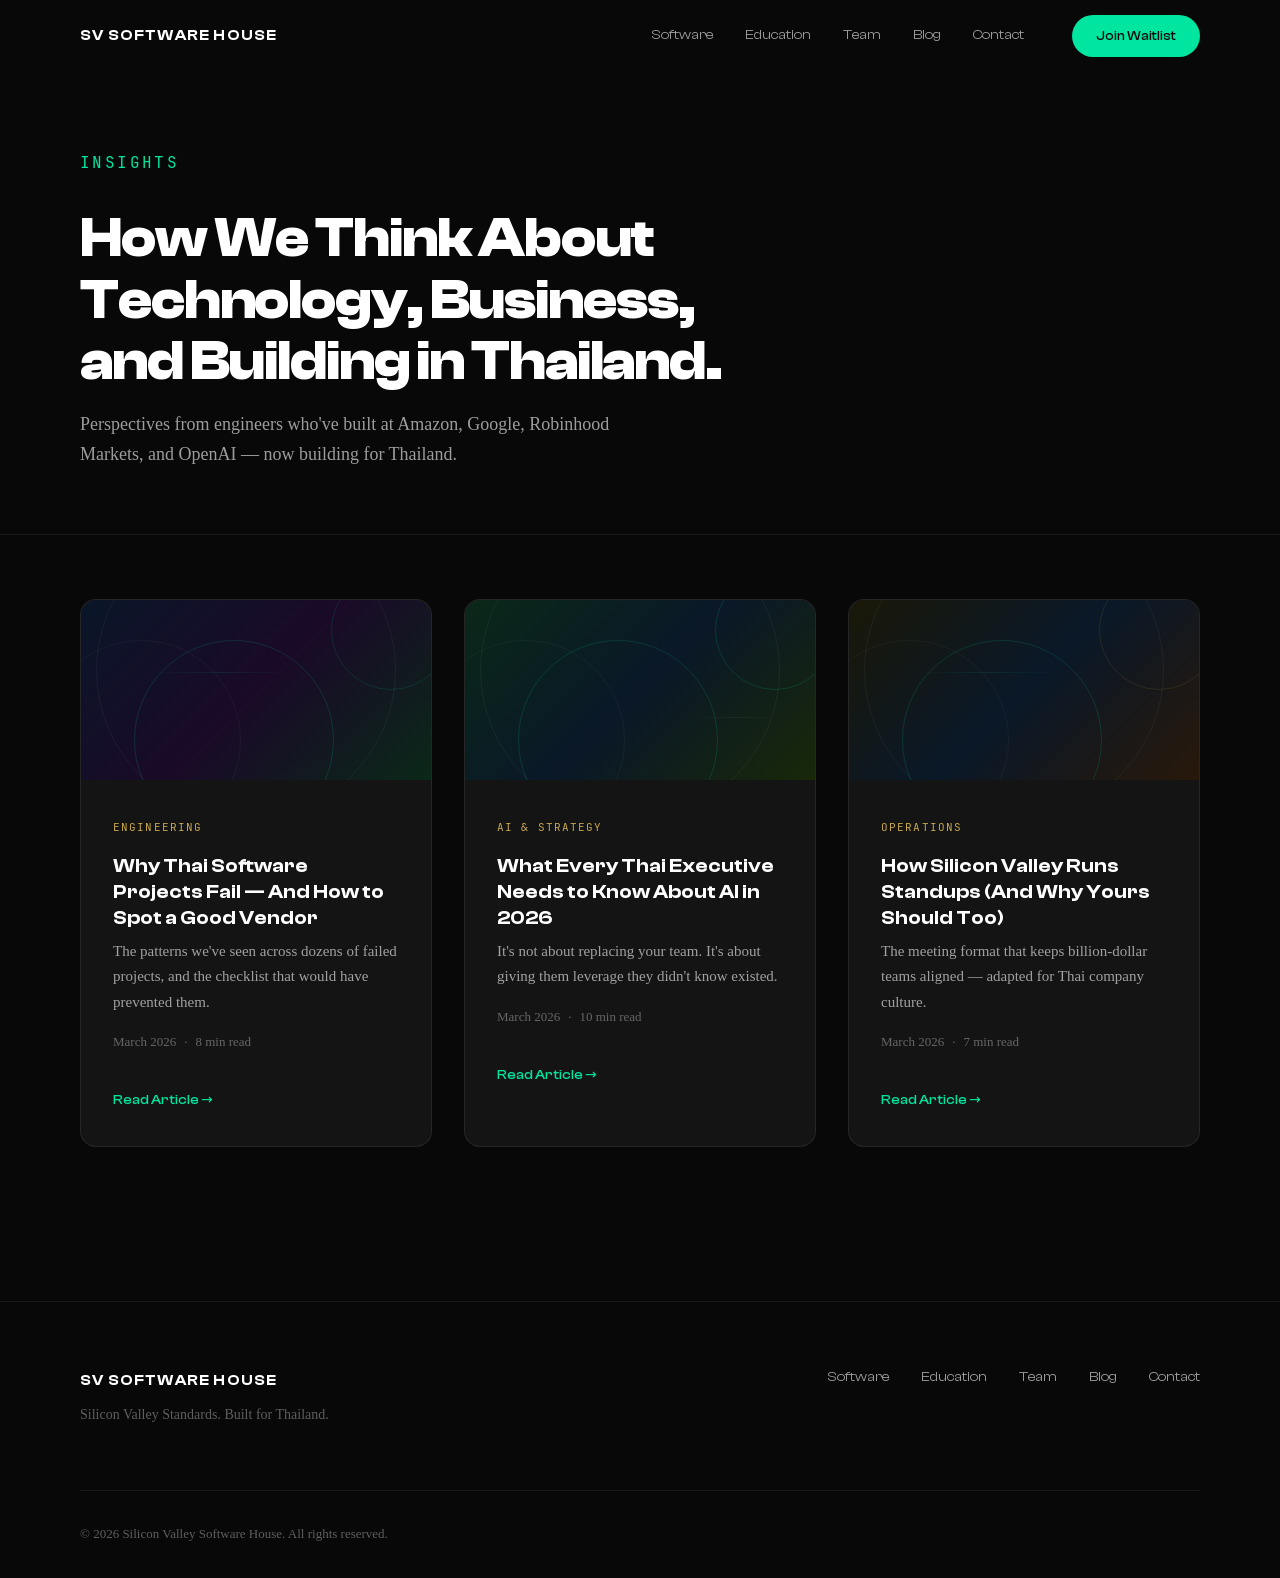
==== blog/index.html @ 90bd8a1a "Copy rewrites, remove credibility bar, add i18n with EN/TH toggle - Remove duplicate credibility bar" ====
<!DOCTYPE html>
<html lang="en">
<head>
  <meta charset="UTF-8">
  <meta name="viewport" content="width=device-width, initial-scale=1.0">
  <title>Insights &mdash; SV Software House</title>
  <meta name="description" content="How we think about technology, business, and building in Thailand. Articles on engineering, AI strategy, and operations.">

  <meta property="og:title" content="Insights — SV Software House">
  <meta property="og:description" content="How we think about technology, business, and building in Thailand.">
  <meta property="og:type" content="website">

  <link rel="preload" href="../assets/fonts/ClashDisplay-Variable.woff2" as="font" type="font/woff2" crossorigin>
  <link rel="stylesheet" href="../css/style.css?v=3">
  <link rel="stylesheet" href="../css/blog.css?v=3">
</head>
<body>

  <header class="nav" id="nav">
    <div class="nav__inner container">
      <a href="../" class="nav__logo">SV SOFTWARE HOUSE</a>
      <nav class="nav__links" id="nav-links">
        <a href="../#software" class="nav__link">Software</a>
        <a href="../#education" class="nav__link">Education</a>
        <a href="../#team" class="nav__link">Team</a>
        <a href="./" class="nav__link">Blog</a>
        <a href="../#cta" class="nav__link">Contact</a>
      </nav>
      <a href="../#cta" class="nav__cta btn btn--primary">Join Waitlist</a>
      <button class="nav__burger" id="nav-burger" aria-label="Toggle menu">
        <span></span>
        <span></span>
        <span></span>
      </button>
    </div>
  </header>

  <main>
    <section class="blog-landing__hero">
      <div class="container">
        <span class="section-label">Insights</span>
        <h1 class="blog-landing__title">How We Think About Technology, Business, and Building in Thailand.</h1>
        <p class="blog-landing__subtitle">Perspectives from engineers who've built at Amazon, Google, Robinhood Markets, and OpenAI &mdash; now building for Thailand.</p>
      </div>
    </section>

    <section class="blog-landing__grid-section">
      <div class="container">
        <div class="blog-landing__grid">

          <article class="blog-landing__card">
            <div class="blog-landing__card-hero blog-landing__card-hero--engineering">
              <div class="article-hero__shapes" aria-hidden="true">
                <div class="article-hero__circle article-hero__circle--1"></div>
                <div class="article-hero__circle article-hero__circle--2"></div>
                <div class="article-hero__line article-hero__line--1"></div>
              </div>
            </div>
            <div class="blog-landing__card-body">
              <span class="blog__tag">Engineering</span>
              <h2 class="blog-landing__card-title">Why Thai Software Projects Fail &mdash; And How to Spot a Good Vendor</h2>
              <p class="blog-landing__card-excerpt">The patterns we've seen across dozens of failed projects, and the checklist that would have prevented them.</p>
              <div class="blog-landing__card-meta">
                <time>March 2026</time>
                <span>&middot;</span>
                <span>8 min read</span>
              </div>
              <a href="why-thai-software-projects-fail.html" class="blog-landing__card-link">Read Article &rarr;</a>
            </div>
          </article>

          <article class="blog-landing__card">
            <div class="blog-landing__card-hero blog-landing__card-hero--ai">
              <div class="article-hero__shapes" aria-hidden="true">
                <div class="article-hero__circle article-hero__circle--1"></div>
                <div class="article-hero__circle article-hero__circle--2"></div>
                <div class="article-hero__line article-hero__line--2"></div>
              </div>
            </div>
            <div class="blog-landing__card-body">
              <span class="blog__tag">AI &amp; Strategy</span>
              <h2 class="blog-landing__card-title">What Every Thai Executive Needs to Know About AI in 2026</h2>
              <p class="blog-landing__card-excerpt">It's not about replacing your team. It's about giving them leverage they didn't know existed.</p>
              <div class="blog-landing__card-meta">
                <time>March 2026</time>
                <span>&middot;</span>
                <span>10 min read</span>
              </div>
              <a href="ai-for-thai-executives-2026.html" class="blog-landing__card-link">Read Article &rarr;</a>
            </div>
          </article>

          <article class="blog-landing__card">
            <div class="blog-landing__card-hero blog-landing__card-hero--operations">
              <div class="article-hero__shapes" aria-hidden="true">
                <div class="article-hero__circle article-hero__circle--1"></div>
                <div class="article-hero__circle article-hero__circle--2"></div>
                <div class="article-hero__line article-hero__line--1"></div>
              </div>
            </div>
            <div class="blog-landing__card-body">
              <span class="blog__tag">Operations</span>
              <h2 class="blog-landing__card-title">How Silicon Valley Runs Standups (And Why Yours Should Too)</h2>
              <p class="blog-landing__card-excerpt">The meeting format that keeps billion-dollar teams aligned &mdash; adapted for Thai company culture.</p>
              <div class="blog-landing__card-meta">
                <time>March 2026</time>
                <span>&middot;</span>
                <span>7 min read</span>
              </div>
              <a href="how-silicon-valley-runs-standups.html" class="blog-landing__card-link">Read Article &rarr;</a>
            </div>
          </article>

        </div>
      </div>
    </section>
  </main>

  <footer class="footer">
    <div class="container">
      <div class="footer__top">
        <div class="footer__brand">
          <a href="../" class="footer__logo">SV SOFTWARE HOUSE</a>
          <p class="footer__tagline">Silicon Valley Standards. Built for Thailand.</p>
        </div>
        <div class="footer__links">
          <a href="../#software">Software</a>
          <a href="../#education">Education</a>
          <a href="../#team">Team</a>
          <a href="./">Blog</a>
          <a href="../#cta">Contact</a>
        </div>
      </div>
      <div class="footer__bottom">
        <span>&copy; 2026 Silicon Valley Software House. All rights reserved.</span>
      </div>
    </div>
  </footer>

  <script defer src="../js/main.js?v=3"></script>
</body>
</html>
---- css/style.css ----
/* ============================================
   FONTS
   ============================================ */

@font-face {
  font-family: 'Clash Display';
  src: url('../assets/fonts/ClashDisplay-Variable.woff2') format('woff2');
  font-weight: 200 700;
  font-display: swap;
  font-style: normal;
}

@font-face {
  font-family: 'JetBrains Mono';
  src: url('../assets/fonts/JetBrainsMono-Regular.woff2') format('woff2');
  font-weight: 400;
  font-display: swap;
  font-style: normal;
}

/* ============================================
   DESIGN TOKENS
   ============================================ */

:root {
  --color-bg: #080808;
  --color-bg-elevated: #111111;
  --color-bg-card: #141414;
  --color-text: #ffffff;
  --color-text-muted: rgba(255, 255, 255, 0.6);
  --color-text-dim: rgba(255, 255, 255, 0.35);
  --color-accent: #00E5A0;
  --color-accent-glow: rgba(0, 229, 160, 0.15);
  --color-gold: #C9A84C;
  --color-border: rgba(255, 255, 255, 0.08);

  --font-display: 'Clash Display', 'Inter', system-ui, sans-serif;
  --font-body: Georgia, 'Times New Roman', serif;
  --font-mono: 'JetBrains Mono', 'Fira Code', monospace;

  --space-xs: 0.5rem;
  --space-sm: 1rem;
  --space-md: 2rem;
  --space-lg: 4rem;
  --space-xl: 8rem;
  --space-section: clamp(5rem, 12vw, 10rem);

  --max-width: 1200px;
  --nav-height: 72px;

  --ease-out: cubic-bezier(0.16, 1, 0.3, 1);
  --ease-smooth: cubic-bezier(0.4, 0, 0.2, 1);
  --duration-fast: 150ms;
  --duration-normal: 300ms;
  --duration-slow: 600ms;
  --duration-reveal: 800ms;
}

/* ============================================
   RESET & BASE
   ============================================ */

*, *::before, *::after {
  margin: 0;
  padding: 0;
  box-sizing: border-box;
}

html {
  scroll-behavior: smooth;
  -webkit-text-size-adjust: 100%;
}

body {
  font-family: var(--font-body);
  font-size: 1.0625rem;
  line-height: 1.7;
  color: var(--color-text);
  background-color: var(--color-bg);
  -webkit-font-smoothing: antialiased;
  -moz-osx-font-smoothing: grayscale;
  overflow-x: hidden;
}

img { max-width: 100%; display: block; }

a {
  color: inherit;
  text-decoration: none;
}

ul, ol { list-style: none; }

/* ============================================
   UTILITIES
   ============================================ */

.container {
  max-width: var(--max-width);
  margin: 0 auto;
  padding: 0 clamp(1.25rem, 4vw, 2.5rem);
}

.section-label {
  display: block;
  font-family: var(--font-mono);
  font-size: 1rem;
  letter-spacing: 0.15em;
  text-transform: uppercase;
  color: var(--color-accent);
  margin-bottom: var(--space-md);
}

/* Scroll reveal base state */
.reveal {
  opacity: 0;
  transform: translateY(2.5rem);
  transition: opacity var(--duration-reveal) var(--ease-out),
              transform var(--duration-reveal) var(--ease-out);
}

.reveal.visible {
  opacity: 1;
  transform: translateY(0);
}

/* Stagger children */
.reveal:nth-child(2) { transition-delay: 0.1s; }
.reveal:nth-child(3) { transition-delay: 0.2s; }
.reveal:nth-child(4) { transition-delay: 0.15s; }
.reveal:nth-child(5) { transition-delay: 0.2s; }

/* Buttons */
.btn {
  display: inline-flex;
  align-items: center;
  justify-content: center;
  font-family: var(--font-display);
  font-weight: 500;
  font-size: 0.9375rem;
  padding: 0.875rem 2rem;
  border-radius: 100px;
  border: none;
  cursor: pointer;
  transition: all var(--duration-normal) var(--ease-out);
  white-space: nowrap;
}

.btn--primary {
  background: var(--color-accent);
  color: var(--color-bg);
}

.btn--primary:hover {
  background: #00ffb3;
  box-shadow: 0 0 30px var(--color-accent-glow);
  transform: translateY(-1px);
}

.btn--ghost {
  background: transparent;
  color: var(--color-text);
  border: 1px solid var(--color-border);
}

.btn--ghost:hover {
  border-color: var(--color-text-muted);
  background: rgba(255, 255, 255, 0.04);
}

/* ============================================
   NAVIGATION
   ============================================ */

.nav {
  position: fixed;
  top: 0;
  left: 0;
  right: 0;
  z-index: 100;
  height: var(--nav-height);
  transition: background var(--duration-normal) var(--ease-smooth),
              backdrop-filter var(--duration-normal) var(--ease-smooth);
}

.nav.scrolled {
  background: rgba(8, 8, 8, 0.8);
  backdrop-filter: blur(20px);
  -webkit-backdrop-filter: blur(20px);
  border-bottom: 1px solid var(--color-border);
}

.nav__inner {
  display: flex;
  align-items: center;
  height: 100%;
  gap: var(--space-md);
}

.nav__logo {
  font-family: var(--font-display);
  font-weight: 600;
  font-size: 0.9375rem;
  letter-spacing: 0.08em;
  white-space: nowrap;
}

.nav__links {
  display: flex;
  align-items: center;
  gap: var(--space-md);
  margin-left: auto;
}

.nav__link {
  font-family: var(--font-display);
  font-size: 0.875rem;
  font-weight: 400;
  color: var(--color-text-muted);
  transition: color var(--duration-fast);
}

.nav__link:hover {
  color: var(--color-text);
}

.nav__cta {
  margin-left: var(--space-sm);
  padding: 0.625rem 1.5rem;
  font-size: 0.8125rem;
}

.nav__burger {
  display: none;
  flex-direction: column;
  gap: 5px;
  background: none;
  border: none;
  cursor: pointer;
  padding: 4px;
  margin-left: auto;
}

.nav__burger span {
  display: block;
  width: 24px;
  height: 2px;
  background: var(--color-text);
  transition: all var(--duration-normal) var(--ease-out);
}

/* ============================================
   HERO
   ============================================ */

.hero {
  position: relative;
  min-height: 100vh;
  display: flex;
  align-items: center;
  justify-content: center;
  overflow: hidden;
  padding-top: var(--nav-height);
}

.hero__bg {
  position: absolute;
  inset: 0;
  overflow: hidden;
}

.hero__blob {
  position: absolute;
  border-radius: 50%;
  filter: blur(120px);
  opacity: 0.3;
}

.hero__blob--1 {
  width: 600px;
  height: 600px;
  background: var(--color-accent);
  top: -200px;
  right: -100px;
  animation: blob-drift-1 20s ease-in-out infinite;
}

.hero__blob--2 {
  width: 500px;
  height: 500px;
  background: #0066ff;
  bottom: -150px;
  left: -100px;
  animation: blob-drift-2 25s ease-in-out infinite;
}

.hero__blob--3 {
  width: 400px;
  height: 400px;
  background: var(--color-gold);
  top: 50%;
  left: 50%;
  transform: translate(-50%, -50%);
  animation: blob-drift-3 22s ease-in-out infinite;
  opacity: 0.15;
}

@keyframes blob-drift-1 {
  0%, 100% { transform: translate(0, 0) scale(1); }
  33% { transform: translate(-80px, 60px) scale(1.1); }
  66% { transform: translate(40px, -40px) scale(0.9); }
}

@keyframes blob-drift-2 {
  0%, 100% { transform: translate(0, 0) scale(1); }
  33% { transform: translate(60px, -50px) scale(0.95); }
  66% { transform: translate(-40px, 30px) scale(1.05); }
}

@keyframes blob-drift-3 {
  0%, 100% { transform: translate(-50%, -50%) scale(1); }
  50% { transform: translate(-40%, -60%) scale(1.15); }
}

.hero__content {
  position: relative;
  text-align: center;
  max-width: 800px;
}

.hero__eyebrow {
  display: inline-block;
  font-family: var(--font-mono);
  font-size: 0.8125rem;
  letter-spacing: 0.2em;
  text-transform: uppercase;
  color: var(--color-accent);
  margin-bottom: var(--space-md);
  opacity: 0;
  animation: fade-up 0.8s var(--ease-out) 0.2s forwards;
}

.hero__title {
  font-family: var(--font-display);
  font-weight: 700;
  font-size: clamp(2.75rem, 7vw, 5.5rem);
  line-height: 1.05;
  letter-spacing: -0.02em;
  margin-bottom: var(--space-md);
}

.hero__title-line {
  display: block;
  opacity: 0;
  animation: fade-up 0.8s var(--ease-out) forwards;
}

.hero__title-line:nth-child(1) { animation-delay: 0.4s; }
.hero__title-line:nth-child(2) { animation-delay: 0.6s; }
.hero__title-line:nth-child(3) { animation-delay: 0.8s; }

.hero__title-line--accent {
  color: var(--color-accent);
}

.hero__subtitle {
  font-size: clamp(1rem, 2vw, 1.25rem);
  color: var(--color-text-muted);
  max-width: 600px;
  margin: 0 auto var(--space-lg);
  opacity: 0;
  animation: fade-up 0.8s var(--ease-out) 1s forwards;
}

.hero__ctas {
  display: flex;
  gap: var(--space-sm);
  justify-content: center;
  flex-wrap: wrap;
  opacity: 0;
  animation: fade-up 0.8s var(--ease-out) 1.2s forwards;
}

.hero__scroll {
  position: absolute;
  bottom: var(--space-md);
  left: 50%;
  transform: translateX(-50%);
  display: flex;
  flex-direction: column;
  align-items: center;
  gap: var(--space-xs);
  opacity: 0;
  animation: fade-in 1s var(--ease-out) 2s forwards;
}

.hero__scroll span {
  font-family: var(--font-mono);
  font-size: 0.6875rem;
  letter-spacing: 0.15em;
  text-transform: uppercase;
  color: var(--color-text-dim);
}

.hero__scroll-line {
  width: 1px;
  height: 40px;
  background: linear-gradient(to bottom, var(--color-text-dim), transparent);
  animation: scroll-pulse 2s ease-in-out infinite;
}

@keyframes fade-up {
  from { opacity: 0; transform: translateY(2rem); }
  to { opacity: 1; transform: translateY(0); }
}

@keyframes fade-in {
  from { opacity: 0; }
  to { opacity: 1; }
}

@keyframes scroll-pulse {
  0%, 100% { opacity: 0.3; transform: scaleY(1); }
  50% { opacity: 1; transform: scaleY(1.2); }
}

/* ============================================
   CREDIBILITY BAR
   ============================================ */

.credibility {
  padding: var(--space-lg) 0;
  background: var(--color-bg-elevated);
  border-top: 1px solid var(--color-border);
  border-bottom: 1px solid var(--color-border);
}

.credibility__row {
  display: flex;
  flex-direction: column;
  align-items: center;
  gap: var(--space-sm);
  padding: var(--space-sm) 0;
}

.credibility__label {
  font-family: var(--font-mono);
  font-size: 0.75rem;
  letter-spacing: 0.1em;
  text-transform: uppercase;
  color: var(--color-text-dim);
}

.credibility__logos {
  display: flex;
  flex-wrap: wrap;
  justify-content: center;
  align-items: center;
  gap: var(--space-sm) var(--space-lg);
}

.credibility__logo {
  font-family: var(--font-display);
  font-weight: 600;
  font-size: 0.9375rem;
  color: var(--color-text-muted);
  letter-spacing: 0.02em;
}

.credibility__divider {
  height: 1px;
  background: var(--color-border);
  margin: var(--space-sm) 0;
}

/* ============================================
   PROBLEM (Sticky Scroll)
   ============================================ */

.problem {
  min-height: 300vh;
  position: relative;
  padding-top: var(--space-lg);
}

.problem__inner {
  display: grid;
  grid-template-columns: 1fr 1fr;
  gap: var(--space-lg);
  position: relative;
  min-height: 300vh;
}

.problem__left {
  position: sticky;
  top: 0;
  height: 100vh;
  display: flex;
  flex-direction: column;
  justify-content: center;
  padding-right: var(--space-lg);
}

.problem__heading {
  font-family: var(--font-display);
  font-weight: 700;
  font-size: clamp(2rem, 4vw, 3rem);
  line-height: 1.15;
  letter-spacing: -0.02em;
}

.problem__right {
  display: flex;
  flex-direction: column;
  justify-content: space-around;
  padding: 50vh 0;
}

.problem__card {
  padding: var(--space-lg) 0;
  opacity: 0.2;
  transform: translateY(1rem);
  transition: opacity var(--duration-slow) var(--ease-out),
              transform var(--duration-slow) var(--ease-out);
}

.problem__card.active {
  opacity: 1;
  transform: translateY(0);
}

.problem__icon {
  font-size: 2rem;
  display: block;
  margin-bottom: var(--space-sm);
}

.problem__card-title {
  font-family: var(--font-display);
  font-weight: 600;
  font-size: clamp(1.25rem, 2.5vw, 1.5rem);
  line-height: 1.3;
  margin-bottom: var(--space-sm);
}

.problem__card-body {
  color: var(--color-text-muted);
  line-height: 1.8;
}

/* ============================================
   SOFTWARE PRODUCTION
   ============================================ */

.software {
  padding: var(--space-section) 0;
}

.software__block {
  margin-top: var(--space-lg);
  background: var(--color-bg-elevated);
  border: 1px solid var(--color-border);
  border-radius: 20px;
  padding: clamp(2rem, 5vw, 3.5rem);
  position: relative;
  overflow: hidden;
}

.software__block::before {
  content: '';
  position: absolute;
  top: 0;
  left: 0;
  right: 0;
  height: 1px;
  background: linear-gradient(90deg, transparent, var(--color-accent), transparent);
}

.software__block--consulting::before {
  background: linear-gradient(90deg, transparent, var(--color-gold), transparent);
}

.software__title {
  font-family: var(--font-display);
  font-weight: 700;
  font-size: clamp(1.75rem, 3.5vw, 2.5rem);
  line-height: 1.15;
  letter-spacing: -0.02em;
  margin-bottom: var(--space-sm);
}

.software__subtitle {
  font-family: var(--font-mono);
  font-size: 0.875rem;
  color: var(--color-accent);
  margin-bottom: var(--space-md);
}

.software__body {
  color: var(--color-text-muted);
  max-width: 650px;
  margin-bottom: var(--space-sm);
}

.software__list {
  margin-top: var(--space-md);
  margin-bottom: var(--space-lg);
  display: grid;
  grid-template-columns: repeat(auto-fit, minmax(220px, 1fr));
  gap: var(--space-xs) var(--space-md);
}

.software__list li {
  font-family: var(--font-display);
  font-size: 0.9375rem;
  font-weight: 400;
  color: var(--color-text-muted);
  transition: color var(--duration-fast);
}

.software__list li:hover {
  color: var(--color-text);
}

.software__cta {
  font-size: 0.9375rem;
}

/* ============================================
   EDUCATION ACADEMY
   ============================================ */

.education {
  padding: var(--space-section) 0;
  background: var(--color-bg-elevated);
}

.education__title {
  font-family: var(--font-display);
  font-weight: 700;
  font-size: clamp(1.75rem, 3.5vw, 2.5rem);
  line-height: 1.15;
  letter-spacing: -0.02em;
  margin-bottom: var(--space-sm);
}

.education__subtitle {
  font-size: 1.125rem;
  color: var(--color-text-muted);
  max-width: 600px;
  margin-bottom: var(--space-lg);
}

.education__grid {
  display: grid;
  grid-template-columns: repeat(3, 1fr);
  gap: var(--space-md);
}

.education__card {
  background: var(--color-bg-card);
  border: 1px solid var(--color-border);
  border-radius: 16px;
  padding: var(--space-md);
  display: flex;
  flex-direction: column;
  transition: transform var(--duration-normal) var(--ease-out),
              border-color var(--duration-normal) var(--ease-out),
              box-shadow var(--duration-normal) var(--ease-out);
}

.education__card:hover {
  transform: translateY(-4px);
  border-color: var(--color-accent);
  box-shadow: 0 8px 40px var(--color-accent-glow);
}

.education__tag {
  display: inline-block;
  align-self: flex-start;
  font-family: var(--font-mono);
  font-size: 0.6875rem;
  letter-spacing: 0.1em;
  text-transform: uppercase;
  color: var(--color-accent);
  background: var(--color-accent-glow);
  padding: 0.25rem 0.75rem;
  border-radius: 100px;
  margin-bottom: var(--space-sm);
}

.education__card-title {
  font-family: var(--font-display);
  font-weight: 600;
  font-size: 1.25rem;
  line-height: 1.3;
  margin-bottom: var(--space-xs);
}

.education__card-body {
  color: var(--color-text-muted);
  font-size: 0.9375rem;
  margin-bottom: var(--space-md);
  flex: 1;
}

.education__link {
  font-family: var(--font-display);
  font-size: 0.875rem;
  font-weight: 500;
  color: var(--color-accent);
  transition: opacity var(--duration-fast);
}

.education__link:hover {
  opacity: 0.8;
}

/* ============================================
   FOUNDER STORY
   ============================================ */

.story {
  padding: var(--space-section) 0;
}

.story__title {
  font-family: var(--font-display);
  font-weight: 700;
  font-size: clamp(2rem, 5vw, 3.5rem);
  line-height: 1.1;
  letter-spacing: -0.02em;
  margin-bottom: var(--space-lg);
  max-width: 700px;
}

.story__body {
  max-width: 650px;
  display: flex;
  flex-direction: column;
  gap: var(--space-md);
}

.story__body p {
  color: var(--color-text-muted);
  font-size: 1.125rem;
  line-height: 1.8;
}

.story__body p:nth-child(2) {
  color: var(--color-text);
  font-family: var(--font-display);
  font-weight: 500;
  font-size: 1.25rem;
  font-style: italic;
}

/* ============================================
   TEAM
   ============================================ */

.team {
  padding: var(--space-section) 0;
  background: var(--color-bg-elevated);
}

.team__subhead {
  font-size: 1.125rem;
  color: var(--color-text-muted);
  margin-bottom: var(--space-lg);
}

.team__founders {
  display: grid;
  grid-template-columns: repeat(auto-fit, minmax(300px, 1fr));
  gap: var(--space-md);
  margin-bottom: var(--space-xl);
}

.team__founder {
  background: var(--color-bg-card);
  border: 1px solid var(--color-border);
  border-radius: 16px;
  padding: var(--space-md);
}

.team__photo {
  width: 80px;
  height: 80px;
  border-radius: 50%;
  object-fit: cover;
  margin-bottom: var(--space-sm);
}

.team__name {
  font-family: var(--font-display);
  font-weight: 600;
  font-size: 1.25rem;
  margin-bottom: 0.25rem;
}

.team__role {
  font-family: var(--font-mono);
  font-size: 0.8125rem;
  color: var(--color-accent);
  display: block;
  margin-bottom: var(--space-sm);
}

.team__bio {
  color: var(--color-text-muted);
  font-size: 0.9375rem;
  margin-bottom: var(--space-sm);
}

.team__logos {
  display: flex;
  gap: var(--space-sm);
  flex-wrap: wrap;
  align-items: center;
}

.team__logos img {
  height: 16px;
  width: auto;
  opacity: 0.5;
}

.team__logos span {
  font-family: var(--font-display);
  font-size: 0.8125rem;
  font-weight: 500;
  color: var(--color-text-dim);
  background: rgba(255, 255, 255, 0.05);
  padding: 0.25rem 0.75rem;
  border-radius: 100px;
}

.team__wall {
  border-top: 1px solid var(--color-border);
  padding-top: var(--space-lg);
}

.team__wall-row {
  margin-bottom: var(--space-md);
}

.team__wall-label {
  display: block;
  font-family: var(--font-mono);
  font-size: 0.75rem;
  letter-spacing: 0.1em;
  text-transform: uppercase;
  color: var(--color-text-dim);
  margin-bottom: var(--space-sm);
}

.team__wall-logos {
  display: flex;
  flex-wrap: wrap;
  gap: var(--space-sm) var(--space-lg);
  align-items: center;
}

.team__wall-logos img {
  height: 18px;
  width: auto;
  opacity: 0.5;
  transition: opacity var(--duration-fast);
}

.team__wall-logos img:hover {
  opacity: 0.8;
}

.team__wall-logos span {
  font-family: var(--font-display);
  font-weight: 500;
  font-size: 0.9375rem;
  color: var(--color-text-muted);
}

/* ============================================
   LOGO IMAGES
   ============================================ */

.credibility__logo-img {
  height: 22px;
  width: auto;
  opacity: 0.6;
  transition: opacity var(--duration-fast);
}

.credibility__logo-img:hover {
  opacity: 1;
}

/* Raw SVGs from jsdelivr are black — invert to white */
.credibility__logo-img--raw,
.team__logo-img--raw {
  filter: brightness(0) invert(1);
}

/* ============================================
   BLOG PREVIEW
   ============================================ */

.blog {
  padding: var(--space-section) 0;
  background: var(--color-bg-elevated);
}

.blog__subhead {
  font-size: 1.125rem;
  color: var(--color-text-muted);
  margin-bottom: var(--space-lg);
}

.blog__grid {
  display: grid;
  grid-template-columns: repeat(auto-fit, minmax(300px, 1fr));
  gap: var(--space-md);
}

.blog__card {
  background: var(--color-bg-card);
  border: 1px solid var(--color-border);
  border-radius: 16px;
  padding: var(--space-md);
  transition: border-color var(--duration-normal) var(--ease-out);
}

.blog__card:hover {
  border-color: rgba(255, 255, 255, 0.15);
}

.blog__tag {
  display: inline-block;
  font-family: var(--font-mono);
  font-size: 0.6875rem;
  letter-spacing: 0.1em;
  text-transform: uppercase;
  color: var(--color-gold);
  margin-bottom: var(--space-sm);
}

.blog__title {
  font-family: var(--font-display);
  font-weight: 600;
  font-size: 1.125rem;
  line-height: 1.35;
  margin-bottom: var(--space-xs);
}

.blog__excerpt {
  color: var(--color-text-muted);
  font-size: 0.9375rem;
  margin-bottom: var(--space-md);
}

.blog__link {
  font-family: var(--font-display);
  font-size: 0.875rem;
  font-weight: 500;
  color: var(--color-accent);
  transition: opacity var(--duration-fast);
}

.blog__link:hover {
  opacity: 0.8;
}

/* ============================================
   CTA SECTION
   ============================================ */

.cta {
  padding: var(--space-section) 0;
  text-align: center;
  position: relative;
  overflow: hidden;
}

.cta::before {
  content: '';
  position: absolute;
  inset: 0;
  background: radial-gradient(ellipse at center, var(--color-accent-glow) 0%, transparent 70%);
  pointer-events: none;
}

.cta__title {
  font-family: var(--font-display);
  font-weight: 700;
  font-size: clamp(2rem, 5vw, 3.5rem);
  line-height: 1.1;
  letter-spacing: -0.02em;
  margin-bottom: var(--space-sm);
  position: relative;
}

.cta__subtitle {
  color: var(--color-text-muted);
  font-size: 1.125rem;
  max-width: 500px;
  margin: 0 auto var(--space-lg);
  position: relative;
}

.cta__form {
  display: flex;
  gap: var(--space-xs);
  max-width: 480px;
  margin: 0 auto var(--space-sm);
  position: relative;
}

.cta__input {
  flex: 1;
  font-family: var(--font-display);
  font-size: 0.9375rem;
  padding: 0.875rem 1.25rem;
  border-radius: 100px;
  border: 1px solid var(--color-border);
  background: var(--color-bg-card);
  color: var(--color-text);
  outline: none;
  transition: border-color var(--duration-fast);
}

.cta__input:focus {
  border-color: var(--color-accent);
}

.cta__input::placeholder {
  color: var(--color-text-dim);
}

.cta__btn {
  flex-shrink: 0;
}

.cta__fine-print {
  font-size: 0.8125rem;
  color: var(--color-text-dim);
  position: relative;
}

.cta__status {
  font-family: var(--font-mono);
  font-size: 0.8125rem;
  margin-top: var(--space-sm);
  position: relative;
  min-height: 1.5em;
}

.cta__status--success {
  color: var(--color-accent);
}

.cta__status--error {
  color: #ff6b6b;
}

/* ============================================
   MISSION
   ============================================ */

.mission {
  padding: var(--space-section) 0;
  text-align: center;
}

.mission__statement {
  font-family: var(--font-display);
  font-weight: 700;
  font-size: clamp(2rem, 5vw, 4rem);
  line-height: 1.15;
  max-width: 900px;
  margin: var(--space-md) auto 0;
  color: var(--color-text);
}

.mission__statement em {
  font-style: normal;
  color: var(--color-accent);
}

/* ============================================
   FOOTER
   ============================================ */

.footer {
  padding: var(--space-lg) 0 var(--space-md);
  border-top: 1px solid var(--color-border);
}

.footer__top {
  display: flex;
  align-items: flex-start;
  justify-content: space-between;
  flex-wrap: wrap;
  gap: var(--space-md);
  margin-bottom: var(--space-lg);
}

.footer__logo {
  font-family: var(--font-display);
  font-weight: 600;
  font-size: 0.9375rem;
  letter-spacing: 0.08em;
}

.footer__tagline {
  font-size: 0.875rem;
  color: var(--color-text-dim);
  margin-top: var(--space-xs);
}

.footer__links {
  display: flex;
  gap: var(--space-md);
  flex-wrap: wrap;
}

.footer__links a {
  font-family: var(--font-display);
  font-size: 0.875rem;
  color: var(--color-text-muted);
  transition: color var(--duration-fast);
}

.footer__links a:hover {
  color: var(--color-text);
}

.footer__social {
  display: flex;
  gap: var(--space-sm);
}

.footer__social a {
  font-family: var(--font-mono);
  font-size: 0.8125rem;
  color: var(--color-text-dim);
  transition: color var(--duration-fast);
}

.footer__social a:hover {
  color: var(--color-accent);
}

.footer__bottom {
  display: flex;
  align-items: center;
  justify-content: space-between;
  flex-wrap: wrap;
  gap: var(--space-sm);
  padding-top: var(--space-md);
  border-top: 1px solid var(--color-border);
  font-size: 0.8125rem;
  color: var(--color-text-dim);
}

.footer__lang {
  display: flex;
  align-items: center;
  gap: var(--space-xs);
}

.footer__lang-btn {
  background: none;
  border: none;
  font-family: var(--font-display);
  font-size: 0.8125rem;
  color: var(--color-text-dim);
  cursor: pointer;
  transition: color var(--duration-fast);
}

.footer__lang-btn--active {
  color: var(--color-text);
}

.footer__lang-btn:hover {
  color: var(--color-text);
}

.footer__lang-sep {
  color: var(--color-text-dim);
}

/* ============================================
   BOOTCAMP CURRICULUM
   ============================================ */

.bootcamp {
  padding: var(--space-section) 0;
}

.bootcamp__title {
  font-family: var(--font-display);
  font-weight: 700;
  font-size: clamp(1.75rem, 3.5vw, 2.5rem);
  line-height: 1.15;
  letter-spacing: -0.02em;
  margin-bottom: var(--space-sm);
}

.bootcamp__subtitle {
  font-size: 1.125rem;
  color: var(--color-text-muted);
  max-width: 600px;
  margin-bottom: var(--space-md);
}

/* --- Differentiator pills --- */
.bootcamp__pills {
  display: flex;
  flex-wrap: wrap;
  gap: var(--space-xs);
  margin-bottom: var(--space-lg);
}

.bootcamp__pill {
  font-family: var(--font-mono);
  font-size: 0.6875rem;
  letter-spacing: 0.1em;
  text-transform: uppercase;
  color: var(--color-accent);
  background: var(--color-accent-glow);
  padding: 0.25rem 0.75rem;
  border-radius: 100px;
}

/* --- Timeline track --- */
.bootcamp__timeline {
  margin-bottom: var(--space-lg);
}

.bootcamp__track {
  margin-bottom: var(--space-md);
}

.bootcamp__track-fill {
  height: 2px;
  background: var(--color-border);
  border-radius: 2px;
  position: relative;
}

.bootcamp__track-fill::after {
  content: '';
  position: absolute;
  top: 0;
  left: 0;
  height: 100%;
  width: var(--track-progress, 0%);
  background: var(--color-accent);
  border-radius: 2px;
  transition: width 0.4s var(--ease-out);
}

.bootcamp__week-markers {
  display: grid;
  grid-template-columns: repeat(8, 1fr);
  margin-top: var(--space-xs);
}

.bootcamp__week {
  font-family: var(--font-mono);
  font-size: 0.6875rem;
  color: var(--color-text-dim);
  text-align: center;
  transition: color 0.3s var(--ease-out);
}

.bootcamp__week.lit {
  color: var(--color-accent);
}

/* --- Phase cards --- */
.bootcamp__phases {
  display: grid;
  grid-template-columns: 1.5fr 4fr 2fr 1.5fr;
  gap: var(--space-sm);
}

.bootcamp__phase {
  background: var(--color-bg-card);
  border: 1px solid var(--color-border);
  border-radius: 16px;
  padding: var(--space-md);
  transition: border-color var(--duration-normal) var(--ease-out),
              box-shadow var(--duration-normal) var(--ease-out);
}

.bootcamp__phase:hover {
  border-color: rgba(255, 255, 255, 0.15);
}

/* Active phase accent (scroll-driven) */
.bootcamp__phase.active {
  border-color: var(--color-accent);
  box-shadow: 0 0 40px var(--color-accent-glow);
  position: relative;
}

.bootcamp__phase.active::before {
  content: '';
  position: absolute;
  top: 0;
  left: 0;
  right: 0;
  height: 1px;
  background: linear-gradient(90deg, transparent, var(--color-accent), transparent);
}

.bootcamp__phase-tag {
  display: inline-block;
  font-family: var(--font-mono);
  font-size: 0.6875rem;
  letter-spacing: 0.1em;
  text-transform: uppercase;
  color: var(--color-accent);
  margin-bottom: var(--space-xs);
}

.bootcamp__phase-title {
  font-family: var(--font-display);
  font-weight: 600;
  font-size: clamp(1rem, 1.5vw, 1.25rem);
  line-height: 1.3;
  margin-bottom: var(--space-xs);
}

.bootcamp__phase-body {
  color: var(--color-text-muted);
  font-size: 0.875rem;
  line-height: 1.7;
}

/* --- Sprint flow inside Build phase --- */
.bootcamp__cycle {
  margin-top: var(--space-sm);
  padding-top: var(--space-sm);
  border-top: 1px solid var(--color-border);
}

.bootcamp__cycle-label {
  font-family: var(--font-mono);
  font-size: 0.625rem;
  letter-spacing: 0.1em;
  text-transform: uppercase;
  color: var(--color-text-dim);
  display: block;
  margin-bottom: var(--space-xs);
}

.bootcamp__cycle-loop {
  display: flex;
  align-items: center;
  gap: var(--space-xs);
}

.bootcamp__cycle-step {
  font-family: var(--font-mono);
  font-size: 0.6875rem;
  letter-spacing: 0.05em;
  color: var(--color-text-muted);
  background: rgba(255, 255, 255, 0.04);
  padding: 0.25rem 0.625rem;
  border-radius: 6px;
  border: 1px solid var(--color-border);
}

.bootcamp__cycle-arrow {
  color: var(--color-accent);
  font-size: 0.75rem;
}

.bootcamp__cycle-arrow--loop {
  font-size: 1.125rem;
}

.bootcamp__cta {
  display: inline-flex;
}

/* ============================================
   BOOTCAMP STANDALONE PAGE
   ============================================ */

.bootcamp-hero {
  padding: calc(var(--nav-height) + var(--space-lg)) 0 var(--space-md);
  border-bottom: 1px solid var(--color-border);
}

.bootcamp-hero__back {
  display: inline-flex;
  align-items: center;
  gap: 0.5rem;
  font-family: var(--font-mono);
  font-size: 0.8125rem;
  color: var(--color-text-muted);
  text-decoration: none;
  margin-bottom: var(--space-md);
  transition: color var(--duration-fast);
}

.bootcamp-hero__back:hover {
  color: var(--color-accent);
}

.bootcamp-curriculum {
  padding: var(--space-md) 0 var(--space-lg);
}

.bootcamp-details {
  padding: 0 0 var(--space-md);
}

.bootcamp-detail {
  max-width: 720px;
  margin: 0 auto;
  padding: var(--space-lg) 0;
  border-bottom: 1px solid var(--color-border);
}

.bootcamp-detail:last-child {
  border-bottom: none;
}

.bootcamp-detail__header {
  margin-bottom: var(--space-md);
}

.bootcamp-detail__title {
  font-family: var(--font-display);
  font-weight: 700;
  font-size: clamp(1.5rem, 3vw, 2rem);
  line-height: 1.2;
  margin-top: var(--space-xs);
}

.bootcamp-detail__subtitle {
  font-family: var(--font-display);
  font-weight: 600;
  font-size: 1.125rem;
  color: var(--color-accent);
  margin-top: 2rem;
  margin-bottom: 1rem;
}

.bootcamp-detail__body p {
  font-size: 1.125rem;
  line-height: 1.8;
  color: var(--color-text-muted);
  margin-bottom: 1.75rem;
}

.bootcamp-detail__body ul {
  font-size: 1.125rem;
  line-height: 1.8;
  color: var(--color-text-muted);
  margin-bottom: 1.75rem;
  padding-left: 1.5rem;
}

.bootcamp-detail__body li {
  margin-bottom: 0.75rem;
}

.bootcamp-detail__body li::marker {
  color: var(--color-accent);
}

.bootcamp-detail__body strong {
  color: var(--color-text);
  font-weight: 600;
}

.bootcamp-cta {
  padding: var(--space-lg) 0;
  border-top: 1px solid var(--color-border);
}

.bootcamp-cta__inner {
  text-align: center;
  max-width: 560px;
  margin: 0 auto;
}

.bootcamp-cta__title {
  font-family: var(--font-display);
  font-weight: 700;
  font-size: clamp(1.5rem, 3vw, 2rem);
  margin-bottom: var(--space-sm);
}

.bootcamp-cta__body {
  color: var(--color-text-muted);
  font-size: 1.125rem;
  margin-bottom: var(--space-md);
}

/* ============================================
   ANIMATIONS (Reduced motion)
   ============================================ */

@media (prefers-reduced-motion: reduce) {
  *, *::before, *::after {
    animation-duration: 0.01ms !important;
    animation-iteration-count: 1 !important;
    transition-duration: 0.01ms !important;
  }

  .reveal {
    opacity: 1;
    transform: none;
  }

  html { scroll-behavior: auto; }
}

/* ============================================
   RESPONSIVE
   ============================================ */

@media (max-width: 768px) {
  .nav__links,
  .nav__cta {
    display: none;
  }

  .nav__burger {
    display: flex;
  }

  /* Mobile menu open state */
  .nav.open {
    height: 100vh;
    background: var(--color-bg);
  }

  .nav.open .nav__inner {
    display: grid;
    grid-template-columns: 1fr auto;
    grid-template-rows: var(--nav-height) 1fr auto;
    height: 100%;
  }

  .nav.open .nav__logo {
    grid-row: 1;
    grid-column: 1;
    align-self: center;
  }

  .nav.open .nav__burger {
    grid-row: 1;
    grid-column: 2;
    align-self: center;
  }

  .nav.open .nav__links {
    display: flex;
    flex-direction: column;
    align-items: center;
    grid-row: 2;
    grid-column: 1 / -1;
    justify-content: center;
    gap: var(--space-md);
    margin-left: 0;
  }

  .nav.open .nav__cta {
    display: flex;
    grid-row: 3;
    grid-column: 1 / -1;
    justify-content: center;
    margin: 0 var(--space-md) var(--space-xl);
  }

  .nav.open .nav__link {
    font-size: 1.5rem;
    color: var(--color-text);
  }

  .nav.open .nav__burger span:nth-child(1) {
    transform: rotate(45deg) translate(5px, 5px);
  }
  .nav.open .nav__burger span:nth-child(2) {
    opacity: 0;
  }
  .nav.open .nav__burger span:nth-child(3) {
    transform: rotate(-45deg) translate(5px, -5px);
  }

  /* Problem section: stack vertically on mobile */
  .problem {
    min-height: auto;
  }

  .problem__inner {
    grid-template-columns: 1fr;
    min-height: auto;
  }

  .problem__left {
    position: relative;
    height: auto;
    padding-right: 0;
    padding-top: var(--space-section);
    padding-bottom: var(--space-md);
  }

  .problem__right {
    padding: 0 0 var(--space-section);
  }

  .problem__card {
    opacity: 1;
    transform: none;
  }

  /* Education: single column */
  .education__grid {
    grid-template-columns: 1fr;
  }

  /* Bootcamp: stack phases vertically */
  .bootcamp__track {
    display: none;
  }

  .bootcamp__phases {
    grid-template-columns: 1fr;
  }

  .bootcamp__phase {
    border-left: 3px solid var(--color-border);
    border-radius: 0 16px 16px 0;
  }

  .bootcamp__phase.active {
    border-left-color: var(--color-accent);
  }

  /* Bootcamp standalone page */
  .bootcamp-hero {
    padding-top: calc(var(--nav-height) + var(--space-lg));
  }

  .bootcamp-detail__body p,
  .bootcamp-detail__body ul {
    font-size: 1.0625rem;
  }

  /* Footer: stack */
  .footer__top {
    flex-direction: column;
  }

  /* CTA form: stack */
  .cta__form {
    flex-direction: column;
  }

  /* Cursor: hide on mobile */
  .cursor { display: none !important; }
  body { cursor: auto !important; }
}

@media (min-width: 769px) and (max-width: 1024px) {
  .education__grid {
    grid-template-columns: repeat(2, 1fr);
  }

  .bootcamp__phases {
    grid-template-columns: repeat(2, 1fr);
  }

  .bootcamp__phase--2 {
    grid-column: 1 / -1;
  }
}
---- css/blog.css ----
/* ============================================
   Blog Article Styles
   Medium-style reading experience
   ============================================ */

/* ---- ARTICLE HEADER ---- */

.article-header {
  padding: calc(var(--space-section) * 0.6) 0 var(--space-lg);
  border-bottom: 1px solid var(--color-border);
  margin-bottom: var(--space-lg);
}

.article-header__back {
  display: inline-flex;
  align-items: center;
  gap: 0.5rem;
  font-family: var(--font-mono);
  font-size: 0.8125rem;
  color: var(--color-text-muted);
  text-decoration: none;
  margin-bottom: var(--space-lg);
  transition: color var(--duration-fast);
}

.article-header__back:hover {
  color: var(--color-accent);
}

.article-header__tag {
  display: inline-block;
  font-family: var(--font-mono);
  font-size: 0.75rem;
  letter-spacing: 0.08em;
  text-transform: uppercase;
  color: var(--color-accent);
  margin-bottom: var(--space-sm);
}

.article-header__title {
  font-family: var(--font-display);
  font-weight: 700;
  font-size: clamp(2rem, 5vw, 3.25rem);
  line-height: 1.12;
  margin-bottom: var(--space-md);
  max-width: 720px;
  word-spacing: 0.05em;
}

.article-header__meta {
  display: flex;
  align-items: center;
  gap: var(--space-md);
  color: var(--color-text-muted);
  font-size: 0.875rem;
}

.article-header__author {
  display: flex;
  align-items: center;
  gap: 0.625rem;
}

.article-header__avatar {
  width: 36px;
  height: 36px;
  border-radius: 50%;
  object-fit: cover;
}

.article-header__author-name {
  color: var(--color-text);
  font-weight: 500;
}

.article-header__dot {
  color: var(--color-text-dim);
}

/* ---- ARTICLE BODY ---- */

.article-body {
  max-width: 720px;
  margin: 0 auto;
  padding-bottom: var(--space-section);
}

.article-body p {
  font-size: 1.125rem;
  line-height: 1.8;
  color: var(--color-text-muted);
  margin-bottom: 1.75rem;
}

.article-body p:first-child {
  font-size: 1.25rem;
  color: var(--color-text);
}

.article-body h2 {
  font-family: var(--font-display);
  font-weight: 700;
  font-size: clamp(1.5rem, 3vw, 2rem);
  line-height: 1.2;
  color: var(--color-text);
  margin-top: 3rem;
  margin-bottom: 1.25rem;
}

.article-body h3 {
  font-family: var(--font-display);
  font-weight: 600;
  font-size: 1.25rem;
  line-height: 1.3;
  color: var(--color-text);
  margin-top: 2.5rem;
  margin-bottom: 1rem;
}

.article-body strong {
  color: var(--color-text);
  font-weight: 600;
}

.article-body em {
  font-style: italic;
}

.article-body ul,
.article-body ol {
  font-size: 1.125rem;
  line-height: 1.8;
  color: var(--color-text-muted);
  margin-bottom: 1.75rem;
  padding-left: 1.5rem;
}

.article-body li {
  margin-bottom: 0.75rem;
}

.article-body li::marker {
  color: var(--color-accent);
}

.article-body blockquote {
  border-left: 3px solid var(--color-accent);
  padding: 0.25rem 0 0.25rem 1.5rem;
  margin: 2rem 0;
}

.article-body blockquote p {
  font-size: 1.25rem;
  font-style: italic;
  color: var(--color-text);
  margin-bottom: 0;
}

/* Callout / highlight boxes */
.article-callout {
  background: var(--color-bg-elevated);
  border: 1px solid var(--color-border);
  border-radius: 12px;
  padding: 1.5rem 2rem;
  margin: 2rem 0;
}

.article-callout__title {
  font-family: var(--font-display);
  font-weight: 600;
  font-size: 1rem;
  color: var(--color-accent);
  margin-bottom: 0.75rem;
}

.article-callout p {
  font-size: 1rem !important;
  margin-bottom: 0.75rem !important;
}

.article-callout p:last-child {
  margin-bottom: 0 !important;
}

.article-callout ul {
  font-size: 1rem;
  margin-bottom: 0;
}

/* Numbered list with accent */
.article-body ol li::marker {
  color: var(--color-accent);
  font-weight: 700;
}

/* Code inline */
.article-body code {
  font-family: var(--font-mono);
  font-size: 0.9em;
  background: var(--color-bg-elevated);
  padding: 0.15em 0.4em;
  border-radius: 4px;
  color: var(--color-accent);
}

/* Divider */
.article-divider {
  border: none;
  height: 1px;
  background: var(--color-border);
  margin: 3rem 0;
}

/* ---- ARTICLE FOOTER / CTA ---- */

.article-footer {
  max-width: 720px;
  margin: 0 auto;
  padding: var(--space-lg) 0 var(--space-section);
  border-top: 1px solid var(--color-border);
}

.article-footer__cta {
  text-align: center;
}

.article-footer__cta h3 {
  font-family: var(--font-display);
  font-weight: 700;
  font-size: 1.5rem;
  margin-bottom: var(--space-sm);
}

.article-footer__cta p {
  color: var(--color-text-muted);
  margin-bottom: var(--space-md);
}

/* ---- RESPONSIVE ---- */

@media (max-width: 768px) {
  .article-header {
    padding-top: var(--space-lg);
  }

  .article-header__meta {
    flex-direction: column;
    align-items: flex-start;
    gap: var(--space-xs);
  }

  .article-header__dot {
    display: none;
  }

  .article-body p,
  .article-body ul,
  .article-body ol {
    font-size: 1.0625rem;
  }

  .article-body p:first-child {
    font-size: 1.125rem;
  }

  .article-callout {
    padding: 1.25rem 1.25rem;
  }
}

/* ============================================
   Article Hero Banner
   ============================================ */

.article-hero {
  height: clamp(200px, 30vw, 320px);
  position: relative;
  overflow: hidden;
  margin-left: calc(-50vw + 50%);
  margin-right: calc(-50vw + 50%);
  width: 100vw;
}

.article-hero[data-topic="engineering"] {
  background: linear-gradient(160deg, #080808 0%, #0a1628 30%, #1a0a28 60%, #0a2818 100%);
}

.article-hero[data-topic="ai"] {
  background: linear-gradient(160deg, #080808 0%, #0a2818 30%, #082828 60%, #0a1828 100%);
}

.article-hero[data-topic="operations"] {
  background: linear-gradient(160deg, #080808 0%, #1a1808 30%, #0a1828 60%, #28180a 100%);
}

.article-hero__shapes {
  position: absolute;
  inset: 0;
}

.article-hero__circle {
  position: absolute;
  border-radius: 50%;
  border: 1px solid rgba(255, 255, 255, 0.05);
}

.article-hero__circle--1 {
  width: 300px;
  height: 300px;
  top: -80px;
  right: 10%;
}

.article-hero__circle--2 {
  width: 200px;
  height: 200px;
  bottom: -60px;
  left: 15%;
  border-color: var(--color-accent-glow);
}

.article-hero__line {
  position: absolute;
  height: 1px;
}

.article-hero__line--1 {
  width: 40%;
  background: linear-gradient(90deg, transparent, rgba(0, 229, 160, 0.1), transparent);
  top: 40%;
  left: 20%;
}

.article-hero__line--2 {
  width: 25%;
  background: linear-gradient(90deg, transparent, rgba(201, 168, 76, 0.08), transparent);
  top: 65%;
  right: 10%;
}

/* ============================================
   Pull Quotes
   ============================================ */

.article-pullquote {
  text-align: center;
  padding: var(--space-lg) var(--space-md);
  margin: 3rem 0;
  position: relative;
}

.article-pullquote::before {
  content: '\201C';
  display: block;
  font-family: Georgia, serif;
  font-size: 5rem;
  line-height: 1;
  color: var(--color-accent);
  opacity: 0.3;
  margin-bottom: -1rem;
}

.article-pullquote p {
  font-family: var(--font-display);
  font-weight: 600;
  font-size: clamp(1.25rem, 3vw, 1.75rem) !important;
  line-height: 1.4;
  color: var(--color-text) !important;
  margin-bottom: 0 !important;
  font-style: normal;
}

.article-pullquote::after {
  content: '';
  display: block;
  width: 60px;
  height: 2px;
  background: var(--color-accent);
  margin: 1.5rem auto 0;
  opacity: 0.4;
}

/* ============================================
   Stat Callouts
   ============================================ */

.article-stat {
  display: flex;
  align-items: flex-start;
  gap: var(--space-md);
  padding: var(--space-md) 0;
  margin: 2.5rem 0;
  border-top: 1px solid var(--color-border);
  border-bottom: 1px solid var(--color-border);
}

.article-stat__number {
  font-family: var(--font-display);
  font-weight: 700;
  font-size: clamp(2.5rem, 6vw, 4rem);
  line-height: 1;
  color: var(--color-accent);
  flex-shrink: 0;
  letter-spacing: -0.02em;
}

.article-stat__label {
  font-size: 1.125rem;
  color: var(--color-text-muted);
  line-height: 1.6;
  padding-top: 0.5rem;
}

/* Accent divider variant */
.article-divider--accent {
  background: linear-gradient(90deg, transparent, var(--color-accent), transparent);
  opacity: 0.2;
}

/* ============================================
   Blog Landing Page
   ============================================ */

.blog-landing__hero {
  padding: calc(var(--nav-height) + var(--space-section) * 0.5) 0 var(--space-lg);
  border-bottom: 1px solid var(--color-border);
}

.blog-landing__title {
  font-family: var(--font-display);
  font-weight: 700;
  font-size: clamp(2rem, 5vw, 3.5rem);
  line-height: 1.1;
  letter-spacing: -0.02em;
  max-width: 700px;
  margin-bottom: var(--space-sm);
}

.blog-landing__subtitle {
  font-size: 1.125rem;
  color: var(--color-text-muted);
  max-width: 560px;
}

.blog-landing__grid-section {
  padding: var(--space-lg) 0 var(--space-section);
}

.blog-landing__grid {
  display: grid;
  grid-template-columns: repeat(auto-fit, minmax(300px, 1fr));
  gap: var(--space-md);
}

.blog-landing__card {
  background: var(--color-bg-card);
  border: 1px solid var(--color-border);
  border-radius: 16px;
  overflow: hidden;
  transition: transform var(--duration-normal) var(--ease-out),
              border-color var(--duration-normal) var(--ease-out),
              box-shadow var(--duration-normal) var(--ease-out);
}

.blog-landing__card:hover {
  transform: translateY(-4px);
  border-color: rgba(255, 255, 255, 0.15);
  box-shadow: 0 8px 40px rgba(0, 0, 0, 0.3);
}

.blog-landing__card-hero {
  height: 180px;
  position: relative;
  overflow: hidden;
}

.blog-landing__card-hero--engineering {
  background: linear-gradient(135deg, #0a1628 0%, #1a0a28 50%, #0a2818 100%);
}

.blog-landing__card-hero--ai {
  background: linear-gradient(135deg, #0a2818 0%, #0a1828 50%, #182808 100%);
}

.blog-landing__card-hero--operations {
  background: linear-gradient(135deg, #1a1808 0%, #0a1828 50%, #28180a 100%);
}

.blog-landing__card-hero::before {
  content: '';
  position: absolute;
  width: 120px;
  height: 120px;
  border: 1px solid rgba(255, 255, 255, 0.06);
  border-radius: 50%;
  top: -30px;
  right: -20px;
}

.blog-landing__card-hero::after {
  content: '';
  position: absolute;
  width: 200px;
  height: 200px;
  border: 1px solid rgba(255, 255, 255, 0.04);
  border-radius: 50%;
  bottom: -60px;
  left: -40px;
}

.blog-landing__card-hero--engineering::before {
  border-color: rgba(0, 229, 160, 0.12);
}

.blog-landing__card-hero--ai::before {
  border-color: rgba(0, 229, 160, 0.15);
}

.blog-landing__card-hero--operations::before {
  border-color: rgba(201, 168, 76, 0.12);
}

.blog-landing__card-body {
  padding: var(--space-md);
}

.blog-landing__card-title {
  font-family: var(--font-display);
  font-weight: 600;
  font-size: 1.25rem;
  line-height: 1.3;
  margin-bottom: var(--space-xs);
}

.blog-landing__card-excerpt {
  color: var(--color-text-muted);
  font-size: 0.9375rem;
  line-height: 1.7;
  margin-bottom: var(--space-sm);
}

.blog-landing__card-meta {
  display: flex;
  align-items: center;
  gap: 0.5rem;
  font-size: 0.8125rem;
  color: var(--color-text-dim);
  margin-bottom: var(--space-md);
}

.blog-landing__card-link {
  font-family: var(--font-display);
  font-size: 0.875rem;
  font-weight: 500;
  color: var(--color-accent);
  text-decoration: none;
  transition: opacity var(--duration-fast);
}

.blog-landing__card-link:hover {
  opacity: 0.8;
}

@media (max-width: 768px) {
  .blog-landing__hero {
    padding-top: calc(var(--nav-height) + var(--space-lg));
  }

  .blog-landing__card-hero {
    height: 140px;
  }

  .article-hero {
    height: 180px;
  }

  .article-stat {
    flex-direction: column;
    gap: var(--space-sm);
  }

  .article-stat__number {
    font-size: 2.5rem;
  }
}
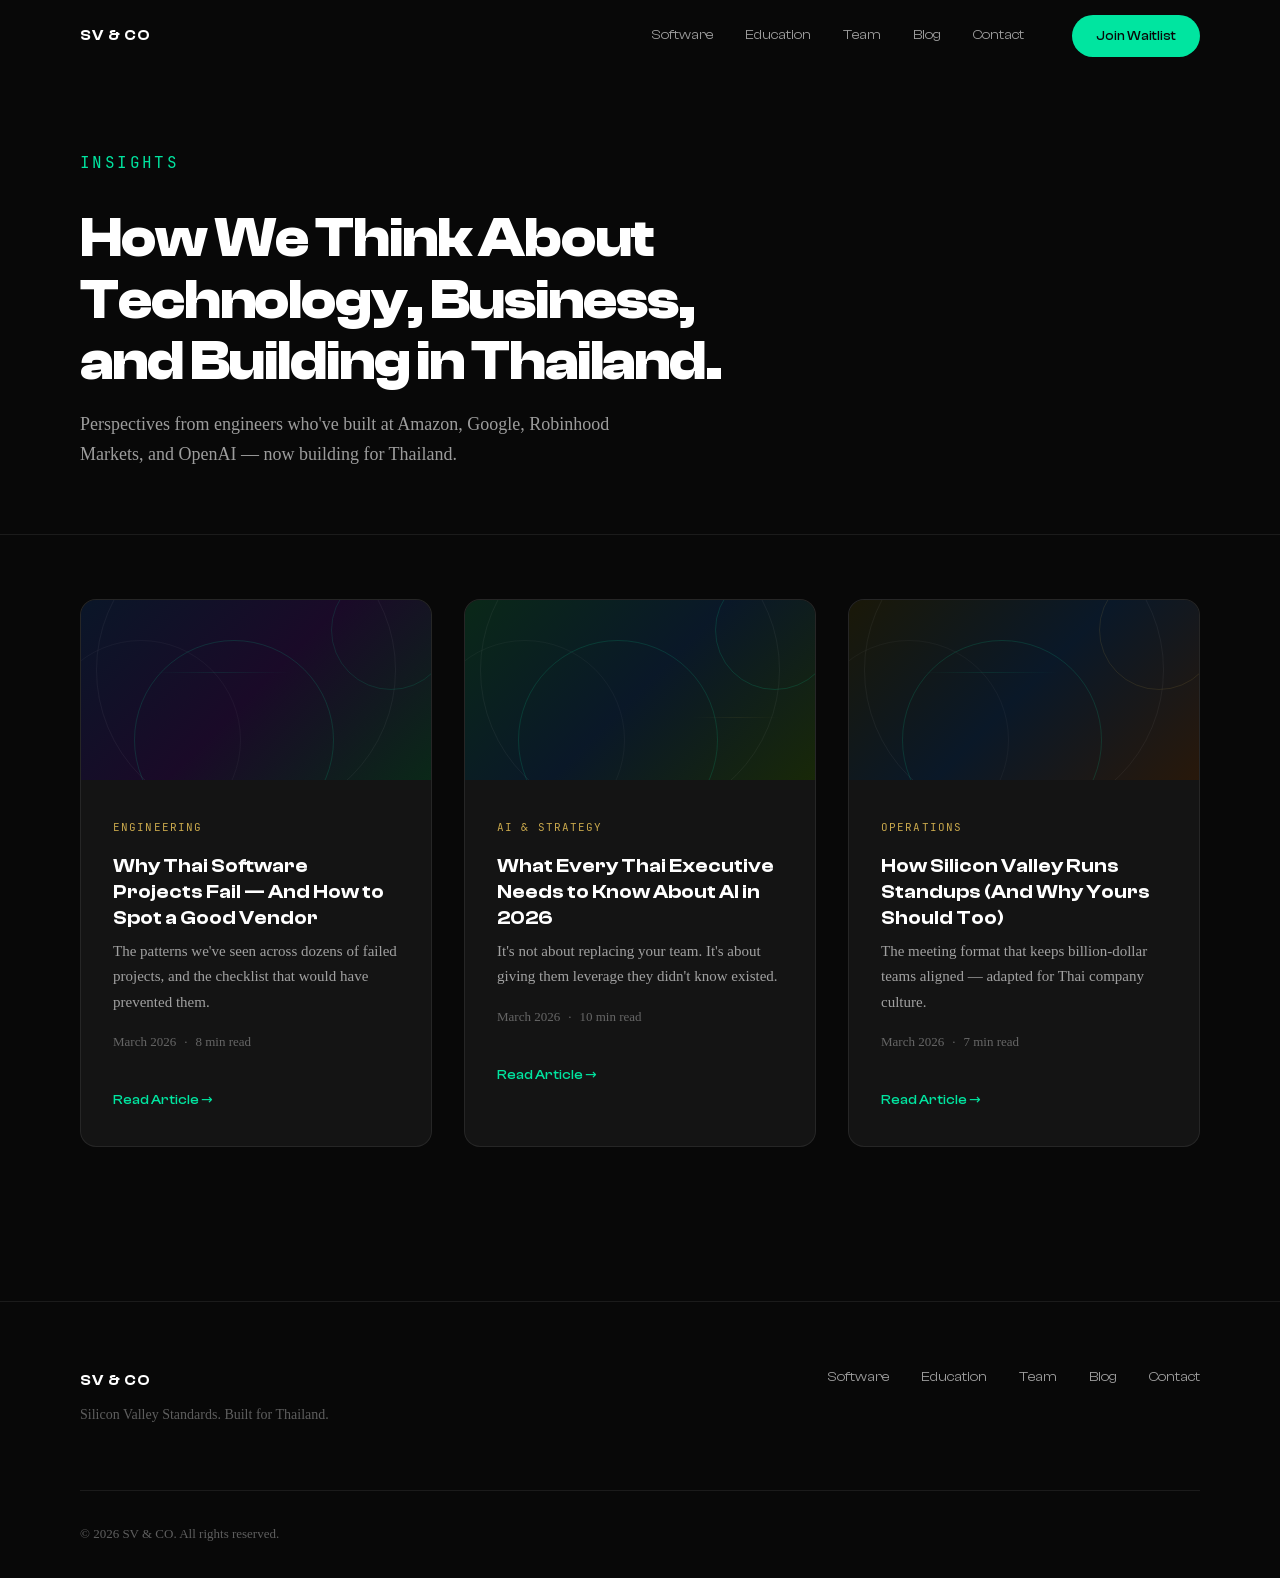
==== commit 87f46622: "Rebrand: Silicon Valley Software House -> SV & CO across all pages Co-Authored-By: Claude Opus 4.8 <" ====
--- a/blog/index.html
+++ b/blog/index.html
@@ -3,10 +3,12 @@
 <head>
   <meta charset="UTF-8">
   <meta name="viewport" content="width=device-width, initial-scale=1.0">
-  <title>Insights &mdash; SV Software House</title>
+  <title>Insights &mdash; SV &amp; CO</title>
   <meta name="description" content="How we think about technology, business, and building in Thailand. Articles on engineering, AI strategy, and operations.">
+  <meta name="robots" content="index, follow, max-image-preview:large">
+  <link rel="canonical" href="https://svco.ai/blog/">
 
-  <meta property="og:title" content="Insights — SV Software House">
+  <meta property="og:title" content="Insights — SV &amp; CO">
   <meta property="og:description" content="How we think about technology, business, and building in Thailand.">
   <meta property="og:type" content="website">
 
@@ -18,7 +20,7 @@
 
   <header class="nav" id="nav">
     <div class="nav__inner container">
-      <a href="../" class="nav__logo">SV SOFTWARE HOUSE</a>
+      <a href="../" class="nav__logo">SV &amp; CO</a>
       <nav class="nav__links" id="nav-links">
         <a href="../#software" class="nav__link">Software</a>
         <a href="../#education" class="nav__link">Education</a>
@@ -120,7 +122,7 @@
     <div class="container">
       <div class="footer__top">
         <div class="footer__brand">
-          <a href="../" class="footer__logo">SV SOFTWARE HOUSE</a>
+          <a href="../" class="footer__logo">SV &amp; CO</a>
           <p class="footer__tagline">Silicon Valley Standards. Built for Thailand.</p>
         </div>
         <div class="footer__links">
@@ -132,7 +134,7 @@
         </div>
       </div>
       <div class="footer__bottom">
-        <span>&copy; 2026 Silicon Valley Software House. All rights reserved.</span>
+        <span>&copy; 2026 SV &amp; CO. All rights reserved.</span>
       </div>
     </div>
   </footer>
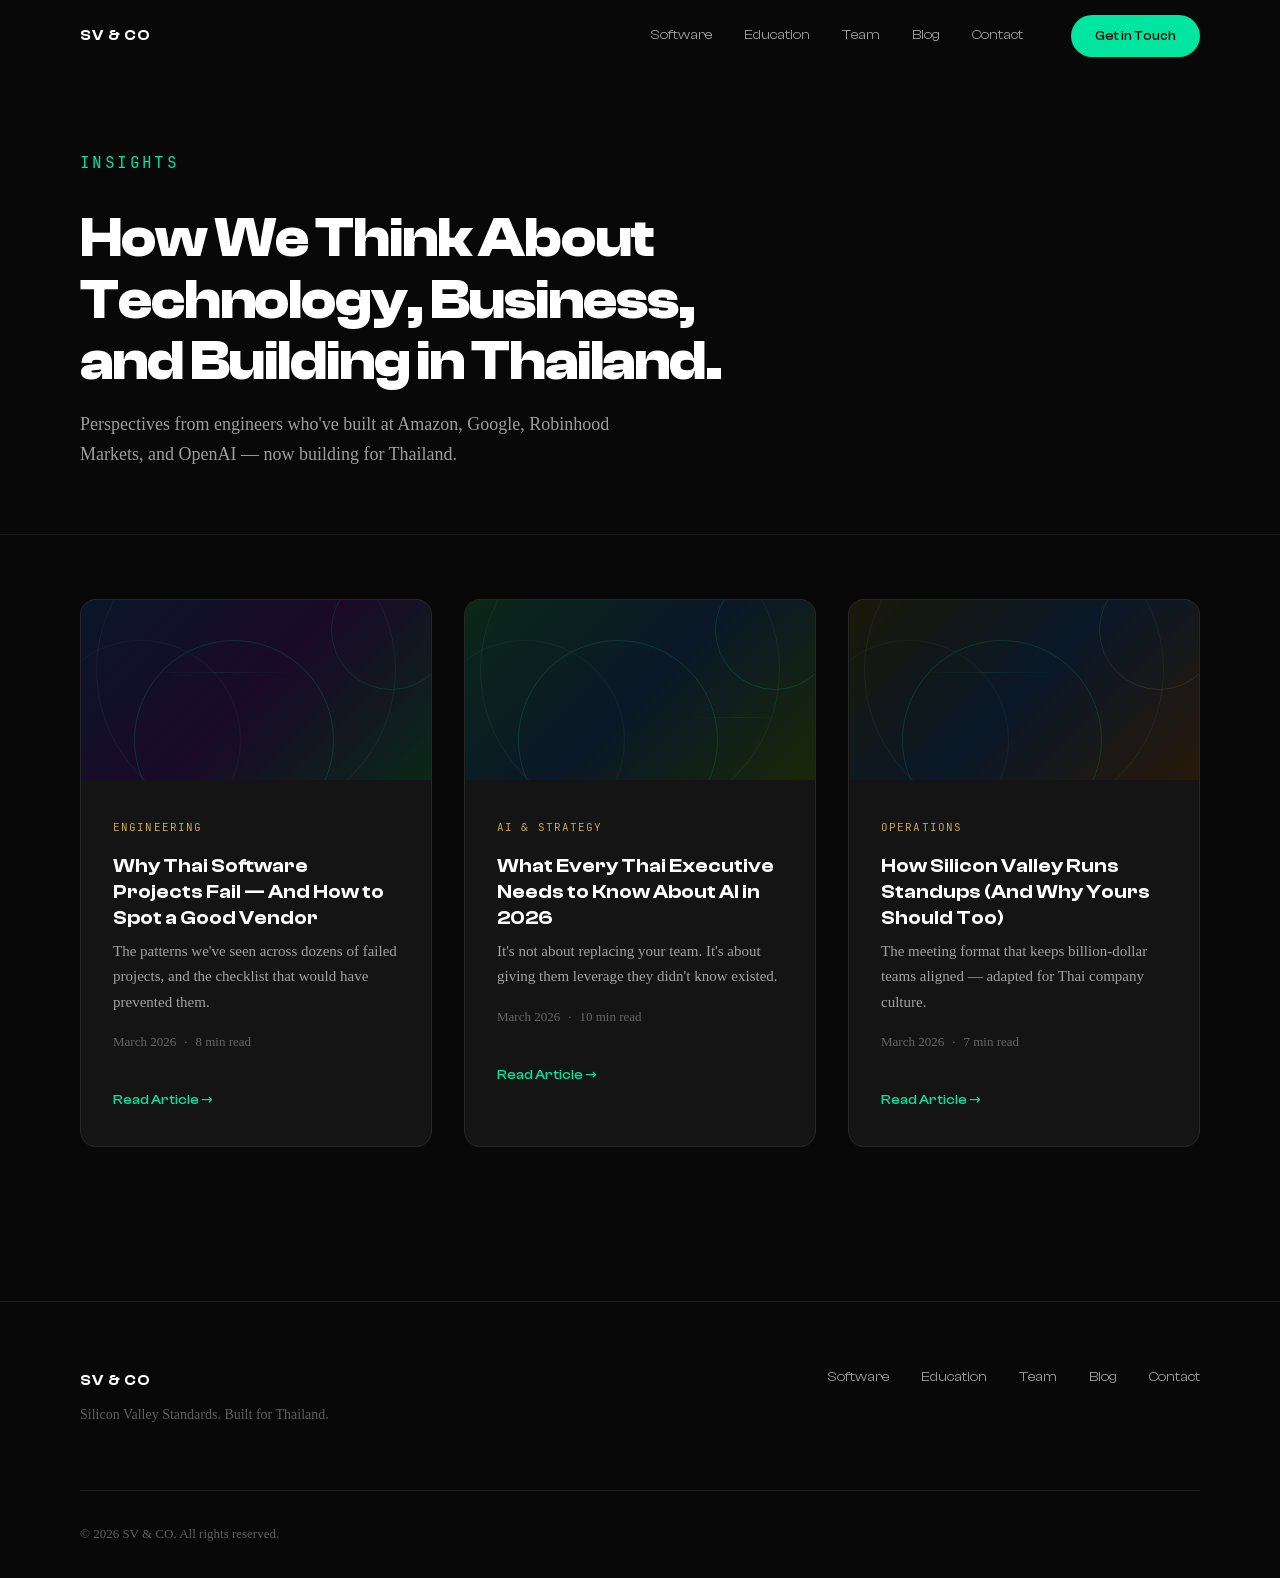
==== commit 40ddc9ee: "Contact: replace waitlist with Name/Email/Company/Message form -> Google Sheet - New stacked contact" ====
--- a/blog/index.html
+++ b/blog/index.html
@@ -28,7 +28,7 @@
         <a href="./" class="nav__link">Blog</a>
         <a href="../#cta" class="nav__link">Contact</a>
       </nav>
-      <a href="../#cta" class="nav__cta btn btn--primary">Join Waitlist</a>
+      <a href="../#cta" class="nav__cta btn btn--primary">Get in Touch</a>
       <button class="nav__burger" id="nav-burger" aria-label="Toggle menu">
         <span></span>
         <span></span>
--- a/css/style.css
+++ b/css/style.css
@@ -1015,6 +1015,13 @@
   position: relative;
 }
 
+/* Multi-field contact form: stacked layout */
+.cta__form--contact {
+  flex-direction: column;
+  max-width: 540px;
+  text-align: left;
+}
+
 .cta__input {
   flex: 1;
   font-family: var(--font-display);
@@ -1026,6 +1033,24 @@
   color: var(--color-text);
   outline: none;
   transition: border-color var(--duration-fast);
+}
+
+/* In the stacked contact form, fields fill the width instead of growing vertically */
+.cta__form--contact .cta__input {
+  flex: none;
+  width: 100%;
+}
+
+.cta__textarea {
+  border-radius: 20px;
+  resize: vertical;
+  min-height: 130px;
+  line-height: 1.5;
+}
+
+.cta__form--contact .cta__btn {
+  width: 100%;
+  margin-top: var(--space-xs);
 }
 
 .cta__input:focus {
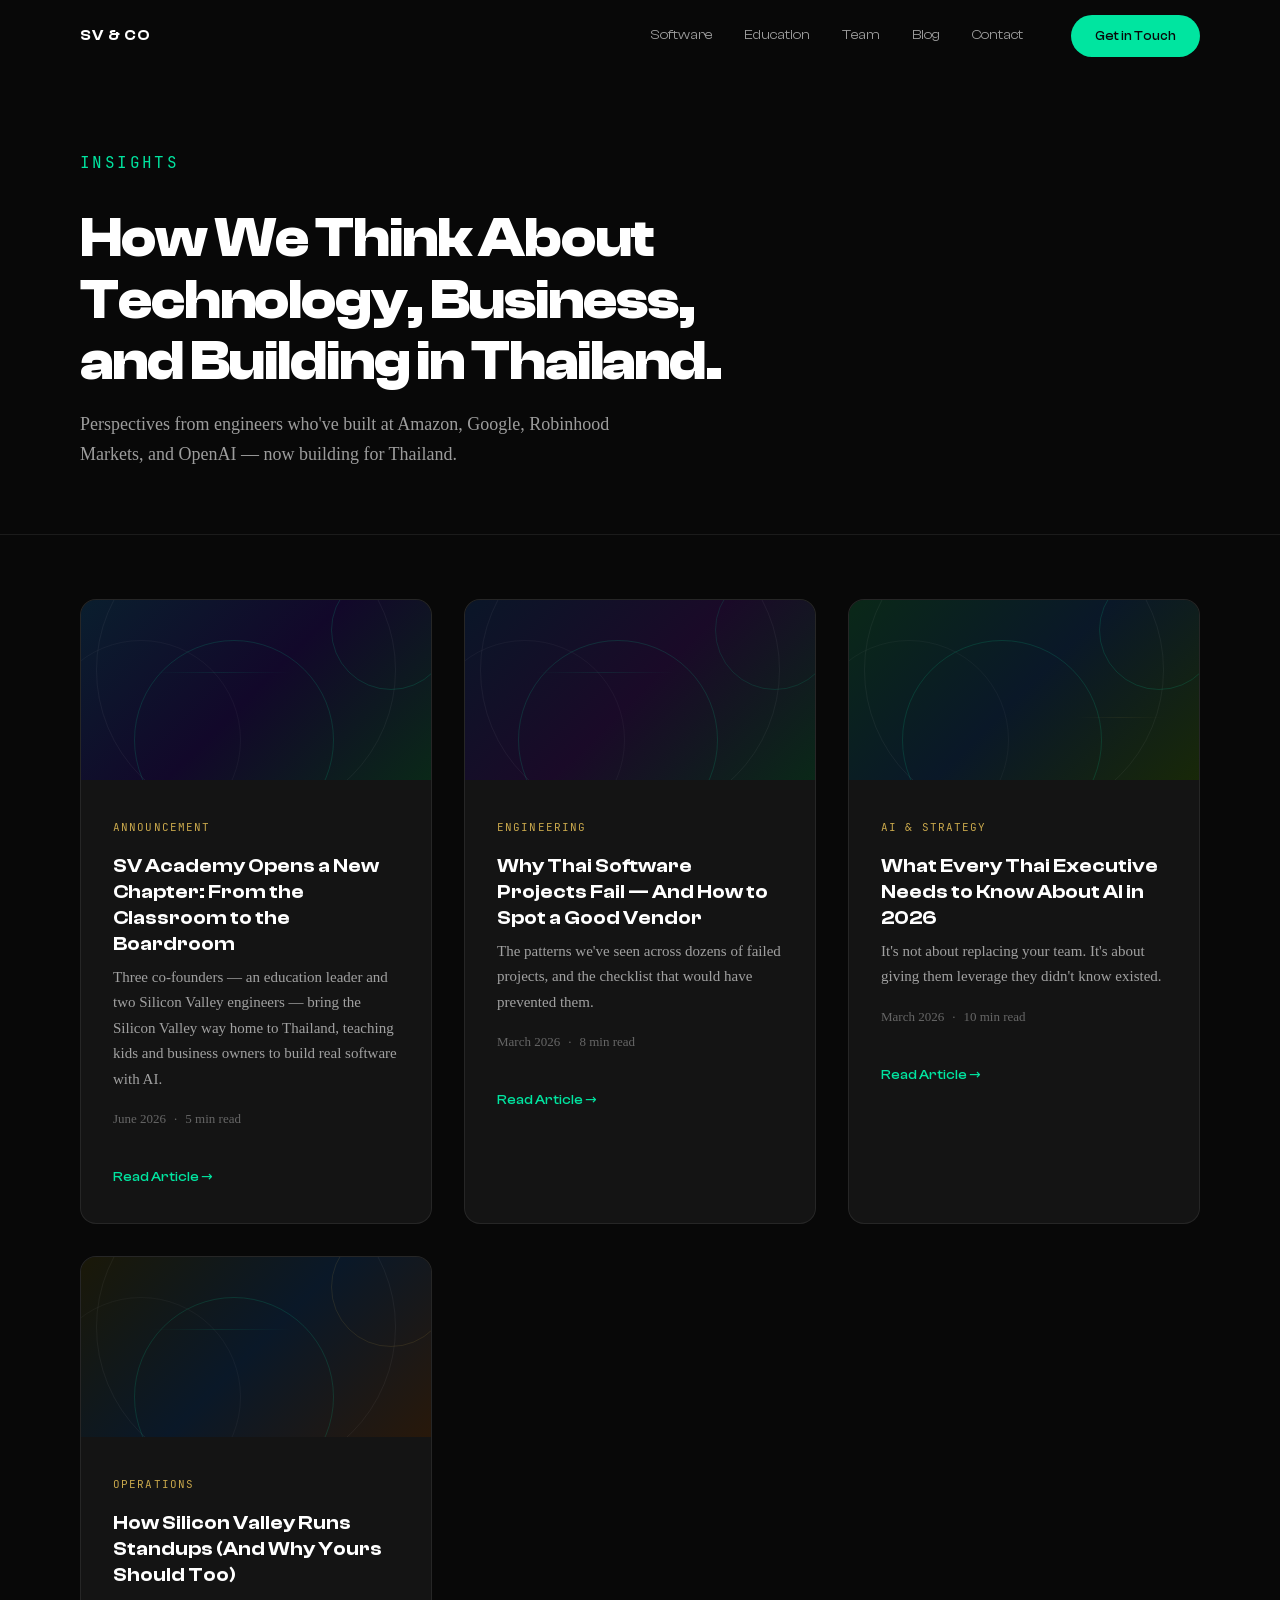
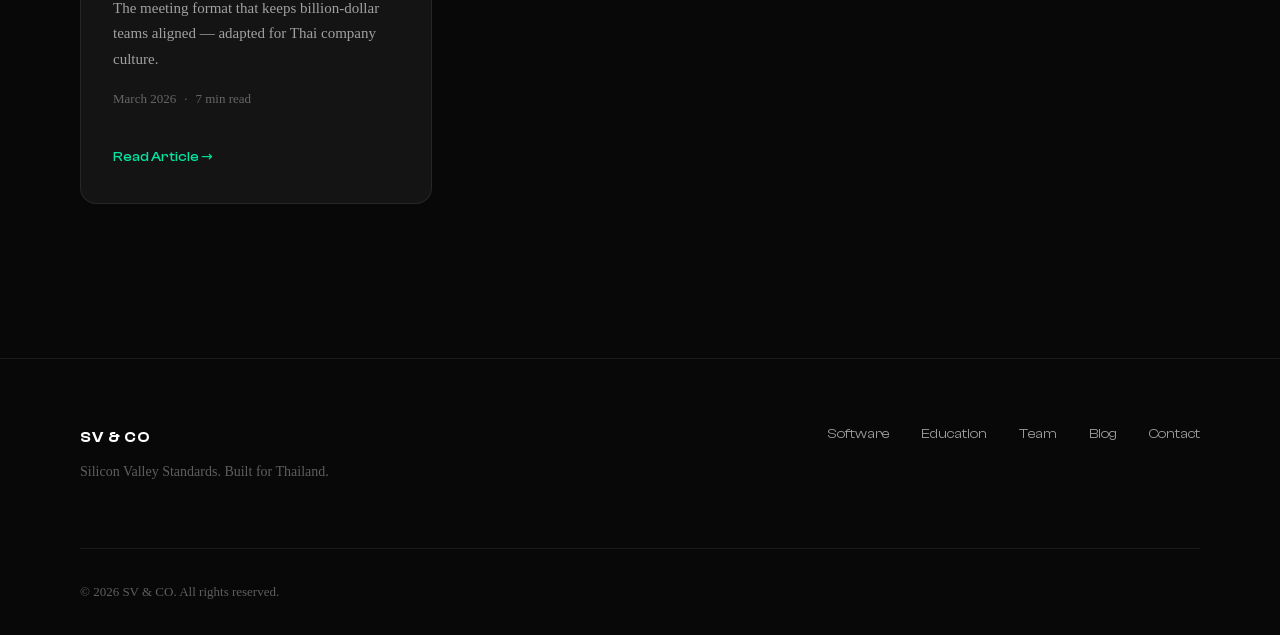
==== commit f6c566b0: "blog: add SV Academy launch press release - New article blog/sv-academy-launch.html (founder bios, t" ====
--- a/blog/index.html
+++ b/blog/index.html
@@ -11,10 +11,16 @@
   <meta property="og:title" content="Insights — SV &amp; CO">
   <meta property="og:description" content="How we think about technology, business, and building in Thailand.">
   <meta property="og:type" content="website">
+  <meta property="og:url" content="https://svco.ai/blog/">
+  <meta property="og:image" content="https://svco.ai/assets/img/og-image.jpg">
+  <meta name="twitter:card" content="summary_large_image">
+  <meta name="twitter:title" content="Insights — SV &amp; CO">
+  <meta name="twitter:description" content="How we think about technology, business, and building in Thailand.">
+  <meta name="twitter:image" content="https://svco.ai/assets/img/og-image.jpg">
 
   <link rel="preload" href="../assets/fonts/ClashDisplay-Variable.woff2" as="font" type="font/woff2" crossorigin>
-  <link rel="stylesheet" href="../css/style.css?v=3">
-  <link rel="stylesheet" href="../css/blog.css?v=3">
+  <link rel="stylesheet" href="../css/style.css?v=6">
+  <link rel="stylesheet" href="../css/blog.css?v=7">
 </head>
 <body>
 
@@ -49,6 +55,27 @@
     <section class="blog-landing__grid-section">
       <div class="container">
         <div class="blog-landing__grid">
+
+          <article class="blog-landing__card">
+            <div class="blog-landing__card-hero blog-landing__card-hero--announcement">
+              <div class="article-hero__shapes" aria-hidden="true">
+                <div class="article-hero__circle article-hero__circle--1"></div>
+                <div class="article-hero__circle article-hero__circle--2"></div>
+                <div class="article-hero__line article-hero__line--1"></div>
+              </div>
+            </div>
+            <div class="blog-landing__card-body">
+              <span class="blog__tag">Announcement</span>
+              <h2 class="blog-landing__card-title">SV Academy Opens a New Chapter: From the Classroom to the Boardroom</h2>
+              <p class="blog-landing__card-excerpt">Three co-founders &mdash; an education leader and two Silicon Valley engineers &mdash; bring the Silicon Valley way home to Thailand, teaching kids and business owners to build real software with AI.</p>
+              <div class="blog-landing__card-meta">
+                <time>June 2026</time>
+                <span>&middot;</span>
+                <span>5 min read</span>
+              </div>
+              <a href="sv-academy-launch.html" class="blog-landing__card-link">Read Article &rarr;</a>
+            </div>
+          </article>
 
           <article class="blog-landing__card">
             <div class="blog-landing__card-hero blog-landing__card-hero--engineering">
@@ -139,6 +166,6 @@
     </div>
   </footer>
 
-  <script defer src="../js/main.js?v=3"></script>
+  <script defer src="../js/main.js?v=6"></script>
 </body>
 </html>
--- a/css/style.css
+++ b/css/style.css
@@ -424,54 +424,6 @@
   50% { opacity: 1; transform: scaleY(1.2); }
 }
 
-/* ============================================
-   CREDIBILITY BAR
-   ============================================ */
-
-.credibility {
-  padding: var(--space-lg) 0;
-  background: var(--color-bg-elevated);
-  border-top: 1px solid var(--color-border);
-  border-bottom: 1px solid var(--color-border);
-}
-
-.credibility__row {
-  display: flex;
-  flex-direction: column;
-  align-items: center;
-  gap: var(--space-sm);
-  padding: var(--space-sm) 0;
-}
-
-.credibility__label {
-  font-family: var(--font-mono);
-  font-size: 0.75rem;
-  letter-spacing: 0.1em;
-  text-transform: uppercase;
-  color: var(--color-text-dim);
-}
-
-.credibility__logos {
-  display: flex;
-  flex-wrap: wrap;
-  justify-content: center;
-  align-items: center;
-  gap: var(--space-sm) var(--space-lg);
-}
-
-.credibility__logo {
-  font-family: var(--font-display);
-  font-weight: 600;
-  font-size: 0.9375rem;
-  color: var(--color-text-muted);
-  letter-spacing: 0.02em;
-}
-
-.credibility__divider {
-  height: 1px;
-  background: var(--color-border);
-  margin: var(--space-sm) 0;
-}
 
 /* ============================================
    PROBLEM (Sticky Scroll)
@@ -884,19 +836,7 @@
    LOGO IMAGES
    ============================================ */
 
-.credibility__logo-img {
-  height: 22px;
-  width: auto;
-  opacity: 0.6;
-  transition: opacity var(--duration-fast);
-}
-
-.credibility__logo-img:hover {
-  opacity: 1;
-}
-
 /* Raw SVGs from jsdelivr are black — invert to white */
-.credibility__logo-img--raw,
 .team__logo-img--raw {
   filter: brightness(0) invert(1);
 }
@@ -1159,22 +1099,6 @@
   color: var(--color-text);
 }
 
-.footer__social {
-  display: flex;
-  gap: var(--space-sm);
-}
-
-.footer__social a {
-  font-family: var(--font-mono);
-  font-size: 0.8125rem;
-  color: var(--color-text-dim);
-  transition: color var(--duration-fast);
-}
-
-.footer__social a:hover {
-  color: var(--color-accent);
-}
-
 .footer__bottom {
   display: flex;
   align-items: center;
@@ -1213,320 +1137,6 @@
 
 .footer__lang-sep {
   color: var(--color-text-dim);
-}
-
-/* ============================================
-   BOOTCAMP CURRICULUM
-   ============================================ */
-
-.bootcamp {
-  padding: var(--space-section) 0;
-}
-
-.bootcamp__title {
-  font-family: var(--font-display);
-  font-weight: 700;
-  font-size: clamp(1.75rem, 3.5vw, 2.5rem);
-  line-height: 1.15;
-  letter-spacing: -0.02em;
-  margin-bottom: var(--space-sm);
-}
-
-.bootcamp__subtitle {
-  font-size: 1.125rem;
-  color: var(--color-text-muted);
-  max-width: 600px;
-  margin-bottom: var(--space-md);
-}
-
-/* --- Differentiator pills --- */
-.bootcamp__pills {
-  display: flex;
-  flex-wrap: wrap;
-  gap: var(--space-xs);
-  margin-bottom: var(--space-lg);
-}
-
-.bootcamp__pill {
-  font-family: var(--font-mono);
-  font-size: 0.6875rem;
-  letter-spacing: 0.1em;
-  text-transform: uppercase;
-  color: var(--color-accent);
-  background: var(--color-accent-glow);
-  padding: 0.25rem 0.75rem;
-  border-radius: 100px;
-}
-
-/* --- Timeline track --- */
-.bootcamp__timeline {
-  margin-bottom: var(--space-lg);
-}
-
-.bootcamp__track {
-  margin-bottom: var(--space-md);
-}
-
-.bootcamp__track-fill {
-  height: 2px;
-  background: var(--color-border);
-  border-radius: 2px;
-  position: relative;
-}
-
-.bootcamp__track-fill::after {
-  content: '';
-  position: absolute;
-  top: 0;
-  left: 0;
-  height: 100%;
-  width: var(--track-progress, 0%);
-  background: var(--color-accent);
-  border-radius: 2px;
-  transition: width 0.4s var(--ease-out);
-}
-
-.bootcamp__week-markers {
-  display: grid;
-  grid-template-columns: repeat(8, 1fr);
-  margin-top: var(--space-xs);
-}
-
-.bootcamp__week {
-  font-family: var(--font-mono);
-  font-size: 0.6875rem;
-  color: var(--color-text-dim);
-  text-align: center;
-  transition: color 0.3s var(--ease-out);
-}
-
-.bootcamp__week.lit {
-  color: var(--color-accent);
-}
-
-/* --- Phase cards --- */
-.bootcamp__phases {
-  display: grid;
-  grid-template-columns: 1.5fr 4fr 2fr 1.5fr;
-  gap: var(--space-sm);
-}
-
-.bootcamp__phase {
-  background: var(--color-bg-card);
-  border: 1px solid var(--color-border);
-  border-radius: 16px;
-  padding: var(--space-md);
-  transition: border-color var(--duration-normal) var(--ease-out),
-              box-shadow var(--duration-normal) var(--ease-out);
-}
-
-.bootcamp__phase:hover {
-  border-color: rgba(255, 255, 255, 0.15);
-}
-
-/* Active phase accent (scroll-driven) */
-.bootcamp__phase.active {
-  border-color: var(--color-accent);
-  box-shadow: 0 0 40px var(--color-accent-glow);
-  position: relative;
-}
-
-.bootcamp__phase.active::before {
-  content: '';
-  position: absolute;
-  top: 0;
-  left: 0;
-  right: 0;
-  height: 1px;
-  background: linear-gradient(90deg, transparent, var(--color-accent), transparent);
-}
-
-.bootcamp__phase-tag {
-  display: inline-block;
-  font-family: var(--font-mono);
-  font-size: 0.6875rem;
-  letter-spacing: 0.1em;
-  text-transform: uppercase;
-  color: var(--color-accent);
-  margin-bottom: var(--space-xs);
-}
-
-.bootcamp__phase-title {
-  font-family: var(--font-display);
-  font-weight: 600;
-  font-size: clamp(1rem, 1.5vw, 1.25rem);
-  line-height: 1.3;
-  margin-bottom: var(--space-xs);
-}
-
-.bootcamp__phase-body {
-  color: var(--color-text-muted);
-  font-size: 0.875rem;
-  line-height: 1.7;
-}
-
-/* --- Sprint flow inside Build phase --- */
-.bootcamp__cycle {
-  margin-top: var(--space-sm);
-  padding-top: var(--space-sm);
-  border-top: 1px solid var(--color-border);
-}
-
-.bootcamp__cycle-label {
-  font-family: var(--font-mono);
-  font-size: 0.625rem;
-  letter-spacing: 0.1em;
-  text-transform: uppercase;
-  color: var(--color-text-dim);
-  display: block;
-  margin-bottom: var(--space-xs);
-}
-
-.bootcamp__cycle-loop {
-  display: flex;
-  align-items: center;
-  gap: var(--space-xs);
-}
-
-.bootcamp__cycle-step {
-  font-family: var(--font-mono);
-  font-size: 0.6875rem;
-  letter-spacing: 0.05em;
-  color: var(--color-text-muted);
-  background: rgba(255, 255, 255, 0.04);
-  padding: 0.25rem 0.625rem;
-  border-radius: 6px;
-  border: 1px solid var(--color-border);
-}
-
-.bootcamp__cycle-arrow {
-  color: var(--color-accent);
-  font-size: 0.75rem;
-}
-
-.bootcamp__cycle-arrow--loop {
-  font-size: 1.125rem;
-}
-
-.bootcamp__cta {
-  display: inline-flex;
-}
-
-/* ============================================
-   BOOTCAMP STANDALONE PAGE
-   ============================================ */
-
-.bootcamp-hero {
-  padding: calc(var(--nav-height) + var(--space-lg)) 0 var(--space-md);
-  border-bottom: 1px solid var(--color-border);
-}
-
-.bootcamp-hero__back {
-  display: inline-flex;
-  align-items: center;
-  gap: 0.5rem;
-  font-family: var(--font-mono);
-  font-size: 0.8125rem;
-  color: var(--color-text-muted);
-  text-decoration: none;
-  margin-bottom: var(--space-md);
-  transition: color var(--duration-fast);
-}
-
-.bootcamp-hero__back:hover {
-  color: var(--color-accent);
-}
-
-.bootcamp-curriculum {
-  padding: var(--space-md) 0 var(--space-lg);
-}
-
-.bootcamp-details {
-  padding: 0 0 var(--space-md);
-}
-
-.bootcamp-detail {
-  max-width: 720px;
-  margin: 0 auto;
-  padding: var(--space-lg) 0;
-  border-bottom: 1px solid var(--color-border);
-}
-
-.bootcamp-detail:last-child {
-  border-bottom: none;
-}
-
-.bootcamp-detail__header {
-  margin-bottom: var(--space-md);
-}
-
-.bootcamp-detail__title {
-  font-family: var(--font-display);
-  font-weight: 700;
-  font-size: clamp(1.5rem, 3vw, 2rem);
-  line-height: 1.2;
-  margin-top: var(--space-xs);
-}
-
-.bootcamp-detail__subtitle {
-  font-family: var(--font-display);
-  font-weight: 600;
-  font-size: 1.125rem;
-  color: var(--color-accent);
-  margin-top: 2rem;
-  margin-bottom: 1rem;
-}
-
-.bootcamp-detail__body p {
-  font-size: 1.125rem;
-  line-height: 1.8;
-  color: var(--color-text-muted);
-  margin-bottom: 1.75rem;
-}
-
-.bootcamp-detail__body ul {
-  font-size: 1.125rem;
-  line-height: 1.8;
-  color: var(--color-text-muted);
-  margin-bottom: 1.75rem;
-  padding-left: 1.5rem;
-}
-
-.bootcamp-detail__body li {
-  margin-bottom: 0.75rem;
-}
-
-.bootcamp-detail__body li::marker {
-  color: var(--color-accent);
-}
-
-.bootcamp-detail__body strong {
-  color: var(--color-text);
-  font-weight: 600;
-}
-
-.bootcamp-cta {
-  padding: var(--space-lg) 0;
-  border-top: 1px solid var(--color-border);
-}
-
-.bootcamp-cta__inner {
-  text-align: center;
-  max-width: 560px;
-  margin: 0 auto;
-}
-
-.bootcamp-cta__title {
-  font-family: var(--font-display);
-  font-weight: 700;
-  font-size: clamp(1.5rem, 3vw, 2rem);
-  margin-bottom: var(--space-sm);
-}
-
-.bootcamp-cta__body {
-  color: var(--color-text-muted);
-  font-size: 1.125rem;
-  margin-bottom: var(--space-md);
 }
 
 /* ============================================
@@ -1653,34 +1263,6 @@
     grid-template-columns: 1fr;
   }
 
-  /* Bootcamp: stack phases vertically */
-  .bootcamp__track {
-    display: none;
-  }
-
-  .bootcamp__phases {
-    grid-template-columns: 1fr;
-  }
-
-  .bootcamp__phase {
-    border-left: 3px solid var(--color-border);
-    border-radius: 0 16px 16px 0;
-  }
-
-  .bootcamp__phase.active {
-    border-left-color: var(--color-accent);
-  }
-
-  /* Bootcamp standalone page */
-  .bootcamp-hero {
-    padding-top: calc(var(--nav-height) + var(--space-lg));
-  }
-
-  .bootcamp-detail__body p,
-  .bootcamp-detail__body ul {
-    font-size: 1.0625rem;
-  }
-
   /* Footer: stack */
   .footer__top {
     flex-direction: column;
@@ -1690,22 +1272,10 @@
   .cta__form {
     flex-direction: column;
   }
-
-  /* Cursor: hide on mobile */
-  .cursor { display: none !important; }
-  body { cursor: auto !important; }
 }
 
 @media (min-width: 769px) and (max-width: 1024px) {
   .education__grid {
     grid-template-columns: repeat(2, 1fr);
   }
-
-  .bootcamp__phases {
-    grid-template-columns: repeat(2, 1fr);
-  }
-
-  .bootcamp__phase--2 {
-    grid-column: 1 / -1;
-  }
-}
+}
--- a/css/blog.css
+++ b/css/blog.css
@@ -583,3 +583,49 @@
     font-size: 2.5rem;
   }
 }
+
+/* ============================================
+   Announcement / Press Release articles + photos
+   ============================================ */
+
+.article-hero[data-topic="announcement"] {
+  background: linear-gradient(160deg, #080808 0%, #0a1e2e 30%, #12082a 60%, #0a2818 100%);
+}
+
+/* Photo hero banner (graceful gradient fallback if the image is missing) */
+.article-hero--photo {
+  background-size: cover;
+  background-position: center;
+  background-repeat: no-repeat;
+}
+
+/* Inline article figures (photos with captions) */
+.article-figure {
+  margin: 2.5rem 0;
+}
+
+.article-figure__media {
+  width: 100%;
+  aspect-ratio: 16 / 10;
+  border-radius: 12px;
+  border: 1px solid var(--color-border);
+  background: var(--color-bg-elevated) center / cover no-repeat;
+}
+
+.article-figure figcaption {
+  margin-top: 0.75rem;
+  font-family: var(--font-mono);
+  font-size: 0.8125rem;
+  line-height: 1.5;
+  color: var(--color-text-dim);
+  text-align: center;
+}
+
+/* Announcement card on the blog landing page */
+.blog-landing__card-hero--announcement {
+  background: linear-gradient(135deg, #0a1e2e 0%, #12082a 50%, #0a2818 100%);
+}
+
+.blog-landing__card-hero--announcement::before {
+  border-color: rgba(0, 229, 160, 0.15);
+}
